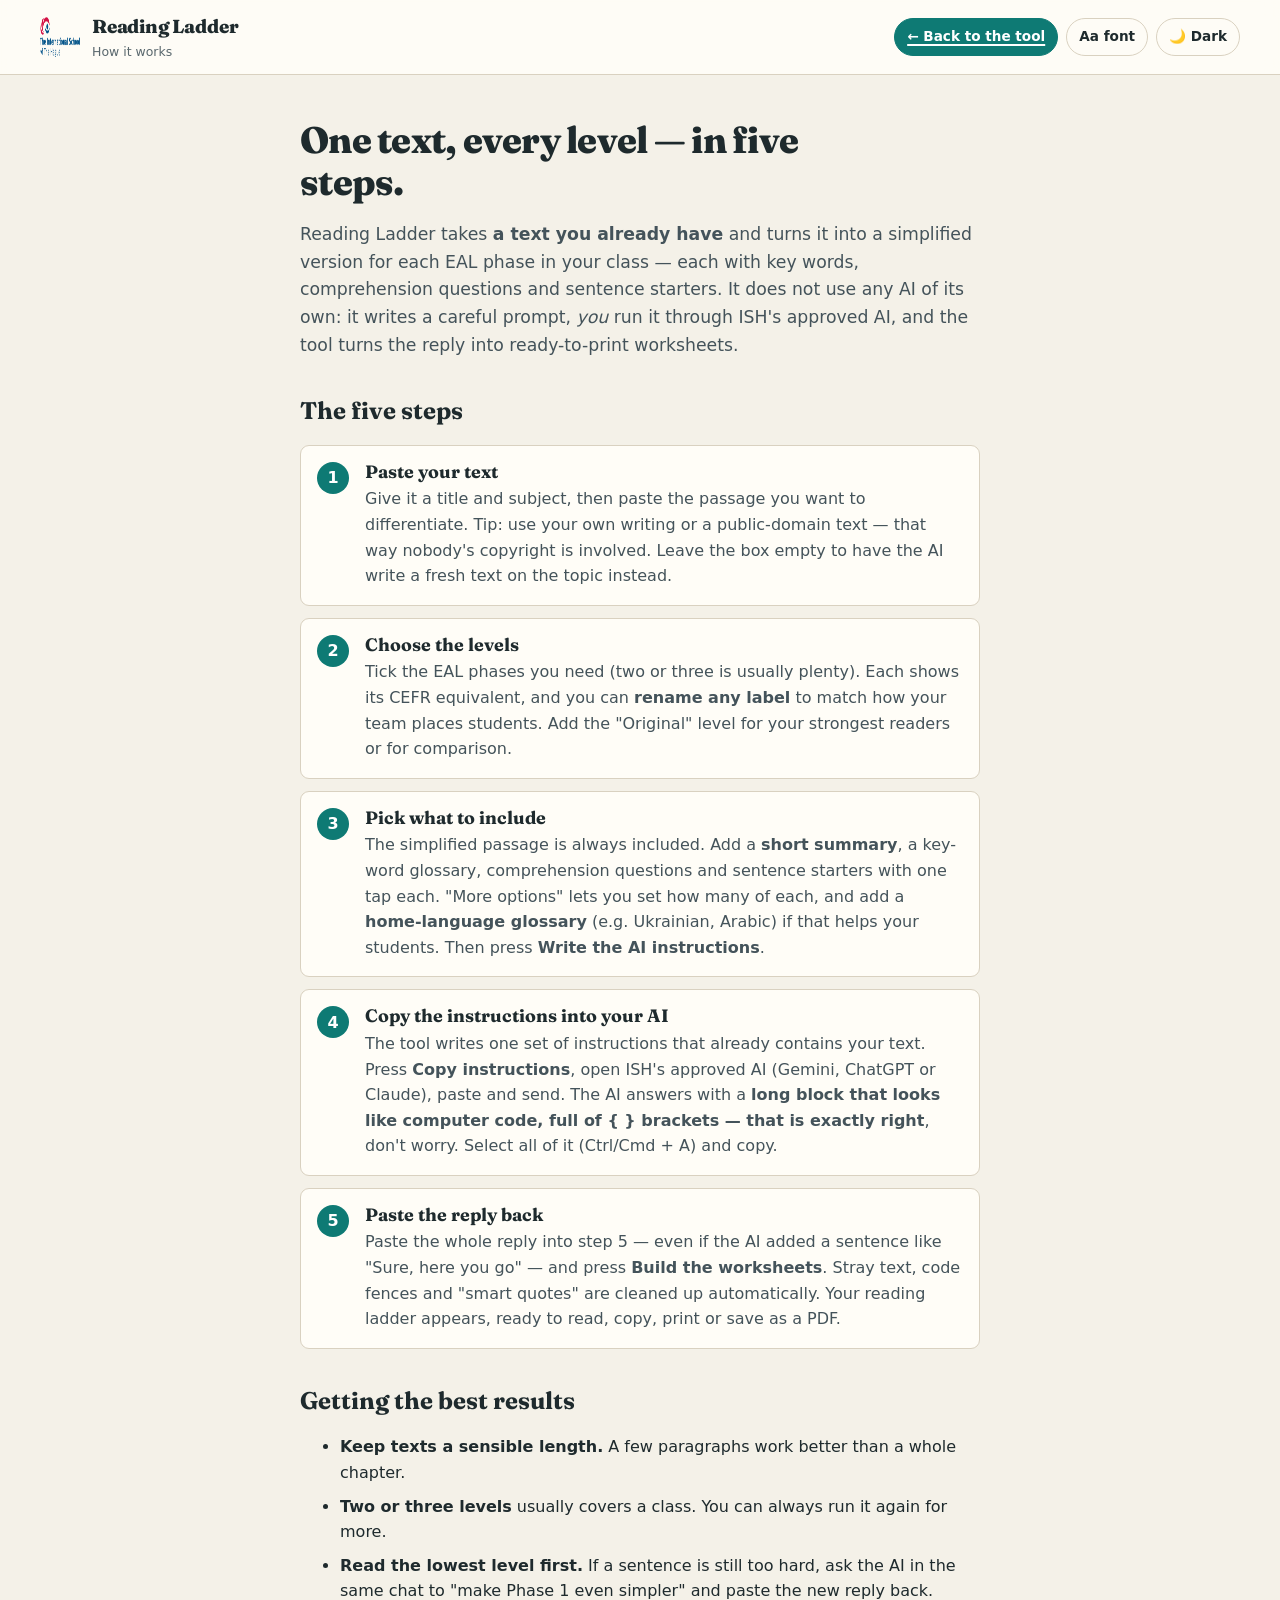
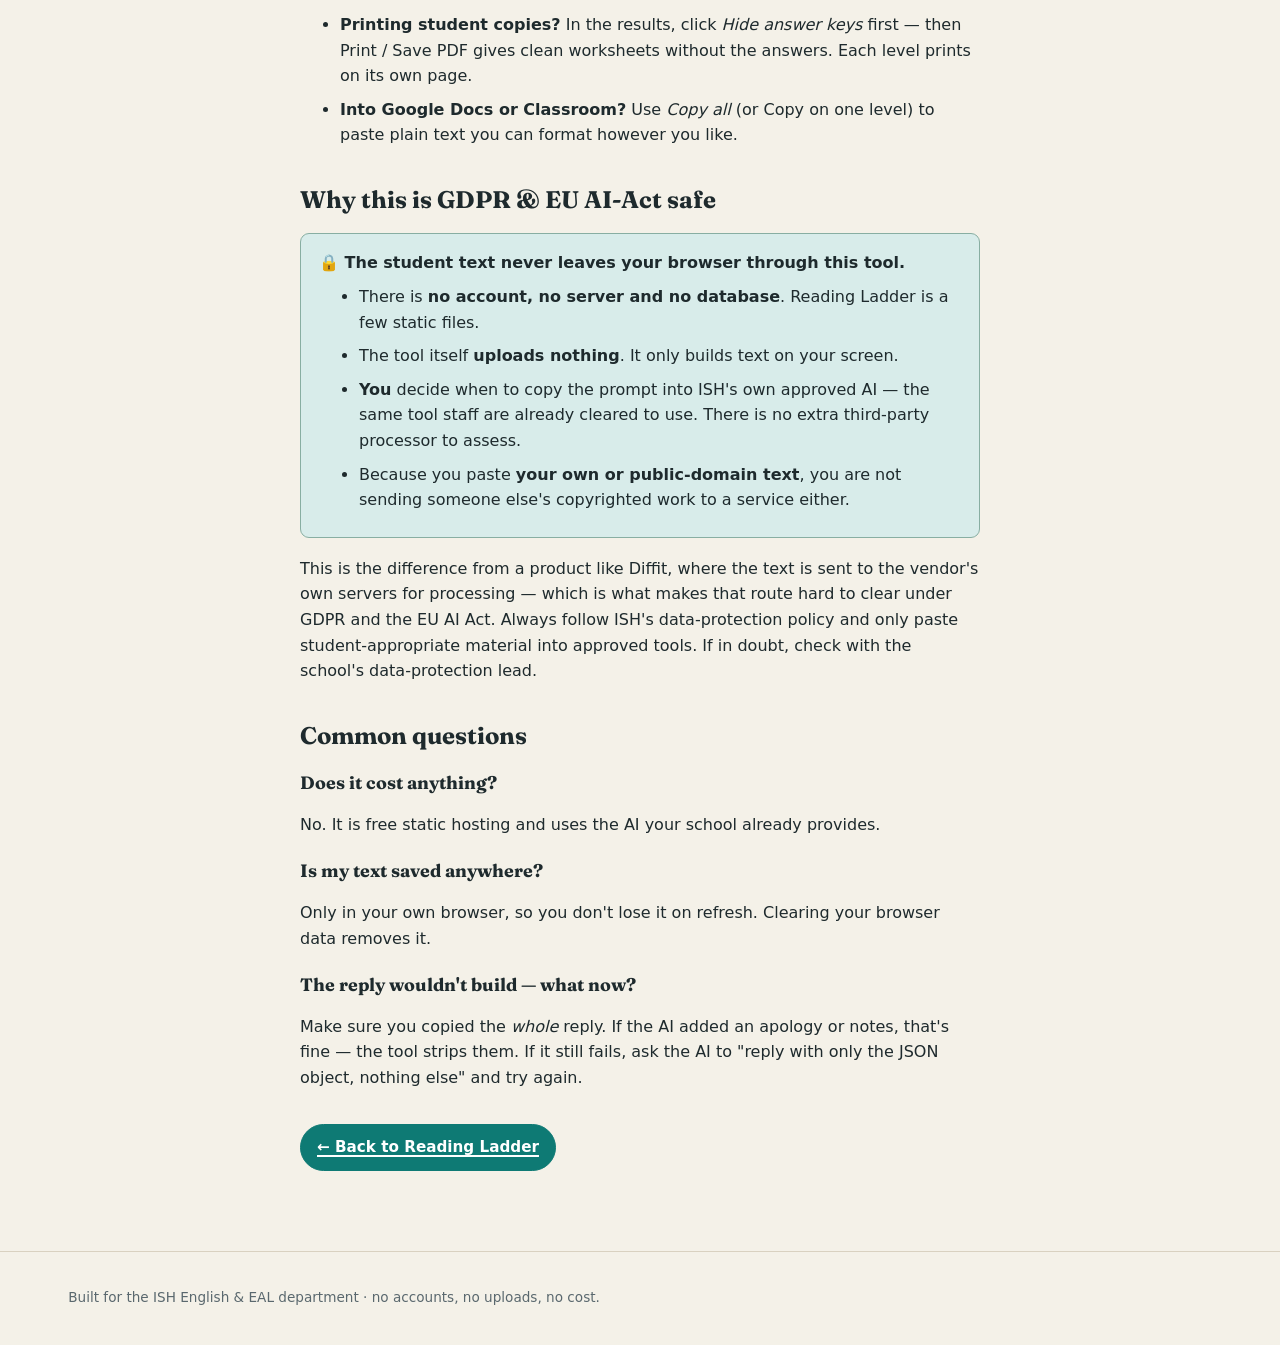
==== how-to.html @ d9f141d0 "Reading Ladder — ISH EAL text simplifier (GDPR-safe Diffit alternative) Teacher pastes their own tex" ====
<!DOCTYPE html>
<html lang="en" data-theme="light">
<head>
  <meta charset="UTF-8" />
  <meta name="viewport" content="width=device-width, initial-scale=1.0" />
  <title>How Reading Ladder works · ISH</title>
  <link rel="icon" href="assets/favicon.svg" type="image/svg+xml" />
  <link rel="preconnect" href="https://fonts.googleapis.com" />
  <link rel="preconnect" href="https://fonts.gstatic.com" crossorigin />
  <link href="https://fonts.googleapis.com/css2?family=Fraunces:opsz,wght@9..144,400;9..144,600;9..144,800&family=Atkinson+Hyperlegible:wght@400;700&family=JetBrains+Mono:wght@400;600&display=swap" rel="stylesheet" />
  <link rel="stylesheet" href="styles.css" />
  <style>
    .guide { max-width: 760px; }
    .guide h2 { margin-top: 38px; font-size: 1.5rem; }
    .guide h3 { margin-top: 24px; font-size: 1.12rem; }
    .guide li { max-width: var(--measure); margin-bottom: 8px; }
    .stepcard { display: grid; grid-template-columns: auto 1fr; gap: 16px; align-items: start; padding: 16px; border: 1.5px solid var(--line); border-radius: var(--radius-sm); background: var(--surface); margin-bottom: 12px; }
    .stepcard p { margin: 4px 0 0; color: var(--ink-soft); }
    .stepcard h3 { margin: 0; }
    .callout { background: var(--accent-soft); border: 1.5px solid color-mix(in srgb, var(--accent) 40%, var(--line)); border-radius: var(--radius-sm); padding: 16px 18px; margin: 18px 0; }
    .callout--warm { background: var(--warm-soft); border-color: color-mix(in srgb, var(--warm) 40%, var(--line)); }
  </style>
</head>
<body>
  <a class="skip-link" href="#main">Skip to content</a>
  <header class="topbar">
    <div class="topbar__brand">
      <img src="assets/ish-logo.png" alt="" class="topbar__logo" width="40" height="40" />
      <div>
        <p class="topbar__app">Reading Ladder</p>
        <p class="topbar__sub">How it works</p>
      </div>
    </div>
    <div class="topbar__tools">
      <a class="btn btn--primary btn--sm" href="index.html">← Back to the tool</a>
      <button class="btn btn--ghost btn--sm" id="fontBtn" type="button" aria-pressed="false">Aa font</button>
      <button class="btn btn--ghost btn--sm" id="themeBtn" type="button">🌙 Dark</button>
    </div>
  </header>

  <main id="main" class="wrap guide">
    <h1 class="hero__h" style="font-size: clamp(1.6rem, 4vw, 2.3rem);">One text, every level — in five steps.</h1>
    <p class="hero__p">
      Reading Ladder takes <strong>a text you already have</strong> and turns it into a simplified version
      for each EAL phase in your class — each with key words, comprehension questions and sentence starters.
      It does not use any AI of its own: it writes a careful prompt, <em>you</em> run it through ISH's approved
      AI, and the tool turns the reply into ready-to-print worksheets.
    </p>

    <h2>The five steps</h2>

    <div class="stepcard"><span class="step__n">1</span><div>
      <h3>Paste your text</h3>
      <p>Give it a title and subject, then paste the passage you want to differentiate. Tip: use your own
      writing or a public-domain text — that way nobody's copyright is involved. Leave the box empty to have
      the AI write a fresh text on the topic instead.</p>
    </div></div>

    <div class="stepcard"><span class="step__n">2</span><div>
      <h3>Choose the levels</h3>
      <p>Tick the EAL phases you need (two or three is usually plenty). Each shows its CEFR equivalent, and you
      can <strong>rename any label</strong> to match how your team places students. Add the "Original" level for
      your strongest readers or for comparison.</p>
    </div></div>

    <div class="stepcard"><span class="step__n">3</span><div>
      <h3>Pick what to include</h3>
      <p>The simplified passage is always included. Add a <strong>short summary</strong>, a key-word glossary,
      comprehension questions and sentence starters with one tap each. "More options" lets you set how many of
      each, and add a <strong>home-language glossary</strong> (e.g. Ukrainian, Arabic) if that helps your students.
      Then press <strong>Write the AI instructions</strong>.</p>
    </div></div>

    <div class="stepcard"><span class="step__n">4</span><div>
      <h3>Copy the instructions into your AI</h3>
      <p>The tool writes one set of instructions that already contains your text. Press <strong>Copy
      instructions</strong>, open ISH's approved AI (Gemini, ChatGPT or Claude), paste and send. The AI answers
      with a <strong>long block that looks like computer code, full of { } brackets — that is exactly right</strong>,
      don't worry. Select all of it (Ctrl/Cmd&nbsp;+&nbsp;A) and copy.</p>
    </div></div>

    <div class="stepcard"><span class="step__n">5</span><div>
      <h3>Paste the reply back</h3>
      <p>Paste the whole reply into step 5 — even if the AI added a sentence like "Sure, here you go" — and press
      <strong>Build the worksheets</strong>. Stray text, code fences and "smart quotes" are cleaned up
      automatically. Your reading ladder appears, ready to read, copy, print or save as a PDF.</p>
    </div></div>

    <h2>Getting the best results</h2>
    <ul>
      <li><strong>Keep texts a sensible length.</strong> A few paragraphs work better than a whole chapter.</li>
      <li><strong>Two or three levels</strong> usually covers a class. You can always run it again for more.</li>
      <li><strong>Read the lowest level first.</strong> If a sentence is still too hard, ask the AI in the same
        chat to "make Phase 1 even simpler" and paste the new reply back.</li>
      <li><strong>Printing student copies?</strong> In the results, click <em>Hide answer keys</em> first — then
        Print / Save PDF gives clean worksheets without the answers. Each level prints on its own page.</li>
      <li><strong>Into Google Docs or Classroom?</strong> Use <em>Copy all</em> (or Copy on one level) to paste
        plain text you can format however you like.</li>
    </ul>

    <h2 id="privacy">Why this is GDPR &amp; EU AI-Act safe</h2>
    <div class="callout">
      <p style="margin:0 0 8px;"><strong>🔒 The student text never leaves your browser through this tool.</strong></p>
      <ul style="margin:0;">
        <li>There is <strong>no account, no server and no database</strong>. Reading Ladder is a few static files.</li>
        <li>The tool itself <strong>uploads nothing</strong>. It only builds text on your screen.</li>
        <li><strong>You</strong> decide when to copy the prompt into ISH's own approved AI — the same tool staff are
          already cleared to use. There is no extra third-party processor to assess.</li>
        <li>Because you paste <strong>your own or public-domain text</strong>, you are not sending someone else's
          copyrighted work to a service either.</li>
      </ul>
    </div>
    <p>
      This is the difference from a product like Diffit, where the text is sent to the vendor's own servers for
      processing — which is what makes that route hard to clear under GDPR and the EU AI Act. Always follow ISH's
      data-protection policy and only paste student-appropriate material into approved tools. If in doubt, check
      with the school's data-protection lead.
    </p>

    <h2>Common questions</h2>
    <h3>Does it cost anything?</h3>
    <p>No. It is free static hosting and uses the AI your school already provides.</p>
    <h3>Is my text saved anywhere?</h3>
    <p>Only in your own browser, so you don't lose it on refresh. Clearing your browser data removes it.</p>
    <h3>The reply wouldn't build — what now?</h3>
    <p>Make sure you copied the <em>whole</em> reply. If the AI added an apology or notes, that's fine — the tool
    strips them. If it still fails, ask the AI to "reply with only the JSON object, nothing else" and try again.</p>

    <p style="margin-top:34px;"><a class="btn btn--primary" href="index.html">← Back to Reading Ladder</a></p>
  </main>

  <footer class="foot">
    <p>Built for the ISH English &amp; EAL department · no accounts, no uploads, no cost.</p>
  </footer>

  <script src="store.js"></script>
  <script>
    (function () {
      var root = document.documentElement;
      var S = window.EALStore;
      function apply() {
        var theme = S.get("theme", "light");
        root.setAttribute("data-theme", theme);
        document.getElementById("themeBtn").textContent = theme === "dark" ? "☀ Light" : "🌙 Dark";
        if (S.get("font", false)) root.setAttribute("data-font", "dyslexic"); else root.removeAttribute("data-font");
        if (S.get("size", false)) root.setAttribute("data-size", "big");
        if (S.get("contrast", false)) root.setAttribute("data-contrast", "high");
        document.getElementById("fontBtn").setAttribute("aria-pressed", S.get("font", false) ? "true" : "false");
      }
      document.getElementById("themeBtn").addEventListener("click", function () {
        var next = root.getAttribute("data-theme") === "dark" ? "light" : "dark";
        S.set("theme", next); apply();
      });
      document.getElementById("fontBtn").addEventListener("click", function () {
        S.set("font", S.get("font", false) !== true); apply();
      });
      apply();
    })();
  </script>
</body>
</html>
---- styles.css ----
/* ============================================================
   Reading Ladder — ISH EAL text simplifier
   "Reading room": warm paper, ink, one teal accent. No build step.
   ============================================================ */

:root {
  --bg: #f4f1e8;
  --surface: #fffdf7;
  --surface-2: #efeadd;
  --ink: #1e2a2d;
  --ink-soft: #44535a;
  --ink-mute: #5a686e; /* AA on the lightest surface (#fffdf7) */
  --line: #d9d1c0;
  --accent: #0e7a74;
  --accent-strong: #0a5f5a;
  --accent-soft: #d8ecea;
  --accent-ink: #ffffff;
  --warm: #9a4e15; /* darkened for AA on white + --warm-soft */
  --warm-soft: #f6e6d4;
  --good: #2f7d4f;
  --bad: #b23b2e;

  --radius: 14px;
  --radius-sm: 9px;
  --shadow: 0 1px 2px rgba(30, 42, 45, 0.06), 0 10px 30px rgba(30, 42, 45, 0.08);
  --shadow-sm: 0 1px 2px rgba(30, 42, 45, 0.08), 0 4px 12px rgba(30, 42, 45, 0.07);
  --maxw: 1080px;
  --measure: 68ch;

  --font-display: "Fraunces", Georgia, "Times New Roman", serif;
  --font-body: system-ui, -apple-system, "Segoe UI", Roboto, Helvetica, Arial, sans-serif;
  --font-mono: "JetBrains Mono", ui-monospace, SFMono-Regular, Menlo, monospace;
  --font-read: var(--font-body);
  --ease: cubic-bezier(0.2, 0, 0, 1);
}

[data-theme="dark"] {
  --bg: #13181a;
  --surface: #1b2225;
  --surface-2: #252e31;
  --ink: #eef3f1;
  --ink-soft: #c2cbc9;
  --ink-mute: #8a9794;
  --line: #313c3f;
  --accent: #38c5b8;
  --accent-strong: #5ad6ca;
  --accent-soft: #123230;
  --accent-ink: #08201e;
  --warm: #e2a45c;
  --warm-soft: #2e2415;
  --good: #5cc183;
  --bad: #e0695a;
  --shadow: 0 1px 2px rgba(0, 0, 0, 0.4), 0 14px 36px rgba(0, 0, 0, 0.45);
  --shadow-sm: 0 1px 2px rgba(0, 0, 0, 0.4), 0 6px 18px rgba(0, 0, 0, 0.4);
}

[data-font="dyslexic"] {
  --font-display: "Atkinson Hyperlegible", Arial, sans-serif;
  --font-body: "Atkinson Hyperlegible", Arial, sans-serif;
  --font-read: "Atkinson Hyperlegible", Arial, sans-serif;
  --measure: 60ch;
}
[data-font="dyslexic"] body { letter-spacing: 0.02em; word-spacing: 0.08em; line-height: 1.85; }
[data-size="big"] { font-size: 117%; }
[data-contrast="high"] {
  --ink-soft: var(--ink);
  --ink-mute: var(--ink);
  --line: var(--ink);
}
@media (prefers-contrast: more) { :root { --ink-soft: var(--ink); --ink-mute: var(--ink); } }

* { box-sizing: border-box; }
[hidden] { display: none !important; } /* beat component display rules (.btn, .step__body, etc.) */
html { font-size: 100%; scroll-behavior: smooth; }
@media (prefers-reduced-motion: reduce) { html { scroll-behavior: auto; } * { transition: none !important; } }

body {
  margin: 0;
  min-height: 100vh;
  background: var(--bg);
  color: var(--ink);
  font-family: var(--font-body);
  line-height: 1.6;
  -webkit-font-smoothing: antialiased;
}
a { color: var(--accent-strong); text-decoration-thickness: 2px; text-underline-offset: 3px; }
[data-theme="dark"] a { color: var(--accent-strong); }
p { max-width: var(--measure); }
button, input, textarea, select { font: inherit; color: inherit; }
h1, h2, h3, h4 { font-family: var(--font-display); line-height: 1.15; }
.mono { font-family: var(--font-mono); font-size: 0.92em; }

.sr-only { position: absolute; width: 1px; height: 1px; padding: 0; margin: -1px; overflow: hidden; clip: rect(0,0,0,0); white-space: nowrap; border: 0; }
.skip-link { position: absolute; left: -999px; top: 0; background: var(--ink); color: var(--bg); padding: 10px 16px; z-index: 50; border-radius: 0 0 var(--radius-sm) 0; }
.skip-link:focus { left: 0; }
.muted { color: var(--ink-mute); }

:focus-visible { outline: 3px solid var(--accent); outline-offset: 2px; border-radius: 4px; }

/* ---------- top bar ---------- */
.topbar {
  position: sticky; top: 0; z-index: 20;
  display: flex; align-items: center; justify-content: space-between; gap: 16px; flex-wrap: wrap;
  padding: 12px clamp(16px, 4vw, 40px);
  background: color-mix(in srgb, var(--surface) 88%, transparent);
  backdrop-filter: blur(8px);
  border-bottom: 1px solid var(--line);
}
.topbar__brand { display: flex; align-items: center; gap: 12px; }
.topbar__logo { border-radius: 8px; }
.topbar__app { margin: 0; font-family: var(--font-display); font-weight: 800; font-size: 1.18rem; letter-spacing: -0.01em; }
.topbar__sub { margin: 0; font-size: 0.78rem; color: var(--ink-mute); }
.topbar__tools { display: flex; gap: 8px; flex-wrap: wrap; }

/* ---------- buttons ---------- */
.btn {
  --pad: 10px 16px;
  display: inline-flex; align-items: center; gap: 8px;
  padding: var(--pad);
  border: 1.5px solid var(--line);
  border-radius: 999px;
  background: var(--surface);
  color: var(--ink);
  font-weight: 600; font-size: 0.95rem;
  cursor: pointer;
  transition: transform 0.12s var(--ease), background 0.15s var(--ease), border-color 0.15s var(--ease), box-shadow 0.15s var(--ease);
}
.btn:hover { transform: translateY(-1px); box-shadow: var(--shadow-sm); }
.btn:active { transform: translateY(0); }
.btn--sm { --pad: 7px 12px; font-size: 0.85rem; }
.btn--primary { background: var(--accent); border-color: var(--accent); color: var(--accent-ink); }
.btn--primary:hover { background: var(--accent-strong); border-color: var(--accent-strong); }
.btn--ghost { background: transparent; }
.btn--ghost[aria-pressed="true"] { background: var(--accent-soft); border-color: var(--accent); color: var(--accent-strong); }
.btn--link { border: none; background: none; padding: 6px 0; color: var(--accent-strong); text-decoration: underline; text-underline-offset: 4px; border-radius: 4px; }
.btn--link:hover { box-shadow: none; transform: none; }

/* ---------- layout ---------- */
.wrap { max-width: var(--maxw); margin: 0 auto; padding: clamp(20px, 4vw, 44px) clamp(16px, 4vw, 40px) 64px; }

.hero { margin: 8px 0 36px; }
.hero__h { font-size: clamp(1.7rem, 4.4vw, 2.7rem); font-weight: 800; letter-spacing: -0.02em; margin: 0 0 12px; max-width: 22ch; }
.hero__p { font-size: 1.08rem; color: var(--ink-soft); max-width: 62ch; }
.hero__cta { display: flex; gap: 18px; flex-wrap: wrap; align-items: center; }

/* the 3-part loop diagram */
.loop {
  list-style: none; margin: 20px 0 8px; padding: 14px 16px;
  display: flex; align-items: stretch; gap: 10px; flex-wrap: wrap;
  background: var(--surface); border: 1.5px solid var(--line); border-radius: var(--radius);
}
.loop__step {
  flex: 1 1 200px; display: flex; align-items: center; gap: 10px;
  padding: 10px 12px; background: var(--accent-soft); border-radius: var(--radius-sm);
  font-size: 0.92rem; color: var(--ink); min-width: 0;
}
.loop__step strong { color: var(--accent-strong); }
.loop__ico { font-size: 1.4rem; flex: none; }
.loop__arrow { display: flex; align-items: center; color: var(--ink-mute); font-size: 1.4rem; font-weight: 700; flex: none; }
@media (max-width: 640px) { .loop__arrow { transform: rotate(90deg); width: 100%; justify-content: center; } .loop__step { flex-basis: 100%; } }
.privacy {
  margin: 18px 0 10px; padding: 12px 16px;
  background: var(--accent-soft); border: 1.5px solid color-mix(in srgb, var(--accent) 40%, var(--line));
  border-radius: var(--radius-sm); font-size: 0.92rem; color: var(--ink-soft); max-width: 70ch;
}
.privacy strong { color: var(--ink); }

/* ---------- steps ---------- */
.step {
  background: var(--surface);
  border: 1px solid var(--line);
  border-radius: var(--radius);
  padding: clamp(18px, 3vw, 28px);
  margin: 0 0 20px;
  box-shadow: var(--shadow);
}
.step__h { display: flex; align-items: center; gap: 12px; font-size: 1.3rem; margin: 0 0 6px; }
.step__n {
  display: inline-grid; place-items: center; width: 32px; height: 32px; flex: none;
  background: var(--accent); color: var(--accent-ink);
  border-radius: 999px; font-family: var(--font-body); font-weight: 700; font-size: 1rem;
}
.step__lede { color: var(--ink-soft); margin: 0 0 16px; max-width: 64ch; }
.step__cta { margin-top: 18px; }
.cta__hint { margin: 8px 0 0; font-size: 0.86rem; color: var(--ink-mute); }

/* locked steps — visible on first load as a roadmap, body hidden until unlocked */
.step--locked { opacity: 0.72; }
.step--locked .step__h { color: var(--ink-mute); }
.step--locked .step__n { background: var(--surface-2); color: var(--ink-mute); }
.locked-note { margin: 4px 0 0; font-size: 0.9rem; color: var(--ink-mute); font-weight: 600; }

/* step-4 micro-steps + the reassuring JSON peek */
.microsteps { margin: 0 0 16px; padding-left: 1.3em; display: grid; gap: 10px; }
.microsteps li { max-width: 70ch; }
.microsteps__ai { display: flex; align-items: center; gap: 10px; flex-wrap: wrap; margin-top: 8px; }
.jsonpeek {
  display: block; margin-top: 8px; padding: 10px 12px;
  font-family: var(--font-mono); font-size: 0.8rem; line-height: 1.5;
  background: var(--surface-2); color: var(--ink-soft);
  border: 1px dashed var(--line); border-radius: var(--radius-sm);
  white-space: pre-wrap; word-break: break-word;
}
.microsteps code, .step__lede code { font-family: var(--font-mono); font-size: 0.9em; background: var(--surface-2); padding: 1px 5px; border-radius: 4px; }
kbd { font-family: var(--font-mono); font-size: 0.8em; background: var(--surface-2); border: 1px solid var(--line); border-bottom-width: 2px; border-radius: 4px; padding: 1px 5px; }
.privacy--inline { margin: 16px 0 0; padding: 10px 14px; font-size: 0.86rem; }

/* ---------- fields ---------- */
.grid { display: grid; gap: 14px; }
.grid--3 { grid-template-columns: repeat(3, 1fr); }
@media (max-width: 720px) { .grid--3 { grid-template-columns: 1fr; } }
.field { display: block; margin: 0 0 14px; }
.field__label { display: block; font-weight: 600; font-size: 0.9rem; margin-bottom: 6px; }
.field__hint { font-weight: 400; color: var(--ink-mute); }
.input {
  width: 100%; padding: 11px 13px;
  background: var(--bg); color: var(--ink);
  border: 1.5px solid var(--line); border-radius: var(--radius-sm);
  transition: border-color 0.15s var(--ease), box-shadow 0.15s var(--ease);
}
.input:focus { border-color: var(--accent); box-shadow: 0 0 0 3px var(--accent-soft); outline: none; }
.input--area { resize: vertical; line-height: 1.55; min-height: 120px; }
.input--num { max-width: 120px; }
.counter { margin: 6px 0 0; font-size: 0.85rem; color: var(--ink-mute); }

/* ---------- level list ---------- */
.levellist { display: grid; gap: 10px; }
.lvl {
  display: grid; grid-template-columns: auto 1fr; gap: 12px; align-items: start;
  padding: 14px; border: 1.5px solid var(--line); border-radius: var(--radius-sm);
  background: var(--bg);
  transition: border-color 0.15s var(--ease), background 0.15s var(--ease);
}
.lvl:has(.lvl__cb:checked) { border-color: var(--accent); background: color-mix(in srgb, var(--accent-soft) 55%, var(--surface)); }
.lvl__cb { width: 22px; height: 22px; margin-top: 4px; accent-color: var(--accent); cursor: pointer; }
.lvl__main { min-width: 0; }
.lvl__name {
  font-family: var(--font-display); font-weight: 700; font-size: 1.05rem;
  border: none; border-bottom: 1px dashed var(--ink-mute); background: transparent;
  padding: 2px 4px; margin: -2px -4px 2px; width: auto; max-width: 100%;
  border-radius: 6px 6px 0 0;
}
.lvl__name:hover { background: var(--surface-2); }
.lvl__name:focus { background: var(--surface); box-shadow: 0 0 0 2px var(--accent); outline: none; }
@media (forced-colors: active) {
  .input:focus, .lvl__name:focus, .toggle:focus, .btn:focus { outline: 2px solid; outline-offset: 2px; }
}
.lvl__tags { display: flex; gap: 8px; flex-wrap: wrap; align-items: center; margin: 2px 0 6px; }
.lvl__aud { font-size: 0.82rem; color: var(--ink-mute); font-weight: 600; }
.lvl__blurb { margin: 0; font-size: 0.86rem; color: var(--ink-soft); max-width: 58ch; }

.badge {
  display: inline-block; padding: 3px 9px; border-radius: 999px;
  font-size: 0.74rem; font-weight: 700; letter-spacing: 0.01em;
  background: var(--surface-2); color: var(--ink-soft); border: 1px solid var(--line);
}
.badge--cefr { background: var(--accent-soft); color: var(--accent-strong); border-color: color-mix(in srgb, var(--accent) 35%, transparent); }
.badge--count { background: var(--warm-soft); color: var(--warm); border-color: color-mix(in srgb, var(--warm) 30%, transparent); }

/* ---------- toggles ---------- */
.toggles { display: flex; gap: 10px; flex-wrap: wrap; }
.toggle {
  padding: 9px 15px; border-radius: 999px; border: 1.5px solid var(--line);
  background: var(--surface); color: var(--ink); font-weight: 600; font-size: 0.92rem; cursor: pointer;
}
.toggle[aria-pressed="true"] { background: var(--accent-soft); border-color: var(--accent); color: var(--accent-strong); }
.toggle[aria-pressed="true"]::before { content: "✓ "; }
.toggle--locked { background: var(--surface-2); color: var(--ink-mute); cursor: default; }
.toggle--locked::before { content: "🔒 "; }
.advanced { margin: 18px 0 0; }
.advanced > summary { cursor: pointer; font-weight: 600; color: var(--accent-strong); padding: 6px 0; }
.advanced[open] > summary { margin-bottom: 12px; }

/* ---------- notes ---------- */
.notes { margin-top: 14px; }
.notes p { margin: 4px 0; font-size: 0.9rem; max-width: 70ch; }
.notes__err { color: var(--bad); font-weight: 600; }
.notes__ok { color: var(--good); font-weight: 600; }
.notes__note { color: var(--ink-mute); }

/* ---------- results ---------- */
.results__head { display: flex; align-items: center; justify-content: space-between; gap: 14px; flex-wrap: wrap; margin-bottom: 6px; }
.results__tools { display: flex; gap: 8px; flex-wrap: wrap; }
.results__title { font-family: var(--font-display); font-size: 1.05rem; color: var(--ink-soft); margin: 0 0 18px; }

.levels { display: grid; gap: 18px; }
#worksheets.compare .levels { grid-auto-flow: column; grid-auto-columns: minmax(320px, 1fr); overflow-x: auto; padding-bottom: 10px; }

.level {
  border: 1.5px solid var(--line); border-radius: var(--radius);
  background: var(--surface); padding: clamp(16px, 2.4vw, 24px);
  break-inside: avoid;
}
.level__head { display: flex; align-items: flex-start; justify-content: space-between; gap: 12px; padding-bottom: 12px; margin-bottom: 14px; border-bottom: 2px solid var(--accent-soft); }
.level__phase { margin: 0 0 6px; font-size: 1.35rem; font-weight: 800; }
.level__meta { display: flex; gap: 8px; flex-wrap: wrap; margin: 0; }
.level__tools { flex: none; }
.level__summary {
  margin: 0 0 16px; padding: 12px 14px;
  background: var(--accent-soft); border-left: 4px solid var(--accent);
  border-radius: 0 var(--radius-sm) var(--radius-sm) 0;
  font-size: 0.96rem; color: var(--ink-soft);
}
.level__summary-tag { display: block; font-size: 0.72rem; font-weight: 700; text-transform: uppercase; letter-spacing: 0.07em; color: var(--accent-strong); margin-bottom: 3px; }
.level__passage { font-family: var(--font-read); font-size: 1.06rem; line-height: 1.75; }
.level__passage p { margin: 0 0 0.85em; max-width: var(--measure); }
.level__sec { margin-top: 20px; padding-top: 16px; border-top: 1px solid var(--line); }
.level__h { font-size: 0.82rem; text-transform: uppercase; letter-spacing: 0.08em; color: var(--accent-strong); margin: 0 0 10px; }

/* glossary */
.glossary { display: grid; grid-template-columns: max-content 1fr; gap: 4px 18px; margin: 0; align-items: baseline; }
@media (max-width: 560px) { .glossary { grid-template-columns: 1fr; gap: 2px; } .glossary dd { margin-bottom: 10px; } }
.glossary__word { font-weight: 700; }
.glossary__term { color: var(--ink); }
.glossary__tr { color: var(--warm); font-weight: 600; margin-left: 8px; font-size: 0.9em; }
.glossary__def { margin: 0; color: var(--ink-soft); }
.glossary__eg { display: block; color: var(--ink-mute); font-size: 0.92em; margin-top: 1px; }

/* questions */
.questions { margin: 0; padding-left: 1.3em; display: grid; gap: 12px; }
.question__row { display: flex; align-items: baseline; gap: 10px; justify-content: space-between; }
.question__q { font-weight: 500; }
.qtype { flex: none; font-size: 0.68rem; font-weight: 700; text-transform: uppercase; letter-spacing: 0.05em; padding: 2px 8px; border-radius: 999px; }
.qtype--literal { background: var(--accent-soft); color: var(--accent-strong); }
.qtype--inferential { background: var(--warm-soft); color: var(--warm); }
.qtype--evaluative { background: color-mix(in srgb, var(--good) 18%, transparent); color: var(--good); }
.question__a { margin: 6px 0 0; padding: 8px 12px; background: var(--bg); border-left: 3px solid var(--good); border-radius: 0 6px 6px 0; font-size: 0.92rem; color: var(--ink-soft); }

/* starters */
.starters { margin: 0; padding: 0; list-style: none; display: grid; gap: 12px; }
.starter { font-size: 1.02rem; }
.starter__line { display: inline-block; flex: 1; min-width: 120px; border-bottom: 2px dotted var(--ink-mute); margin-left: 8px; height: 1.1em; vertical-align: bottom; }

/* answer-key visibility */
#worksheets.hide-answers .answer-key { display: none; }

/* ---------- toast ---------- */
.toast {
  position: fixed; left: 50%; bottom: 22px; transform: translateX(-50%) translateY(20px);
  display: flex; align-items: center; gap: 12px;
  background: var(--ink); color: var(--bg);
  padding: 12px 16px; border-radius: var(--radius); box-shadow: var(--shadow);
  opacity: 0; pointer-events: none; transition: opacity 0.2s var(--ease), transform 0.2s var(--ease); z-index: 40;
  max-width: min(92vw, 560px);
}
.toast.show { opacity: 1; transform: translateX(-50%) translateY(0); pointer-events: auto; }
.toast__msg { font-size: 0.92rem; flex: 1 1 auto; min-width: 0; }
.toast__close, .toast__action { flex: none; }
.toast__action, .toast__close { background: none; border: 1px solid color-mix(in srgb, var(--bg) 40%, transparent); color: var(--bg); border-radius: 999px; padding: 4px 10px; font-size: 0.82rem; cursor: pointer; }

/* ---------- footer ---------- */
.foot { border-top: 1px solid var(--line); padding: 22px clamp(16px, 4vw, 40px); text-align: center; color: var(--ink-mute); font-size: 0.85rem; }

/* ---------- print: clean worksheets ---------- */
@media print {
  @page { margin: 16mm; }
  .topbar, .hero, .foot, .toast, .results__tools, #step4, #step5,
  .step[aria-labelledby="s1"], .step[aria-labelledby="s2"], .step[aria-labelledby="s3"] { display: none !important; }
  body { background: #fff; color: #000; }
  .wrap { max-width: none; padding: 0; }
  .step#results { border: none; box-shadow: none; padding: 0; margin: 0; }
  .results__head { margin-bottom: 8mm; }
  .level { border: 1px solid #999; box-shadow: none; page-break-after: always; break-after: page; padding: 0 0 8mm; }
  .level:last-child { page-break-after: auto; break-after: auto; }
  .level__passage { font-size: 12.5pt; }
  #worksheets.compare .levels { display: block; }
  .qtype { border: 1px solid #999; }
  .answer-key { /* answer keys follow the on-screen toggle */ }
}
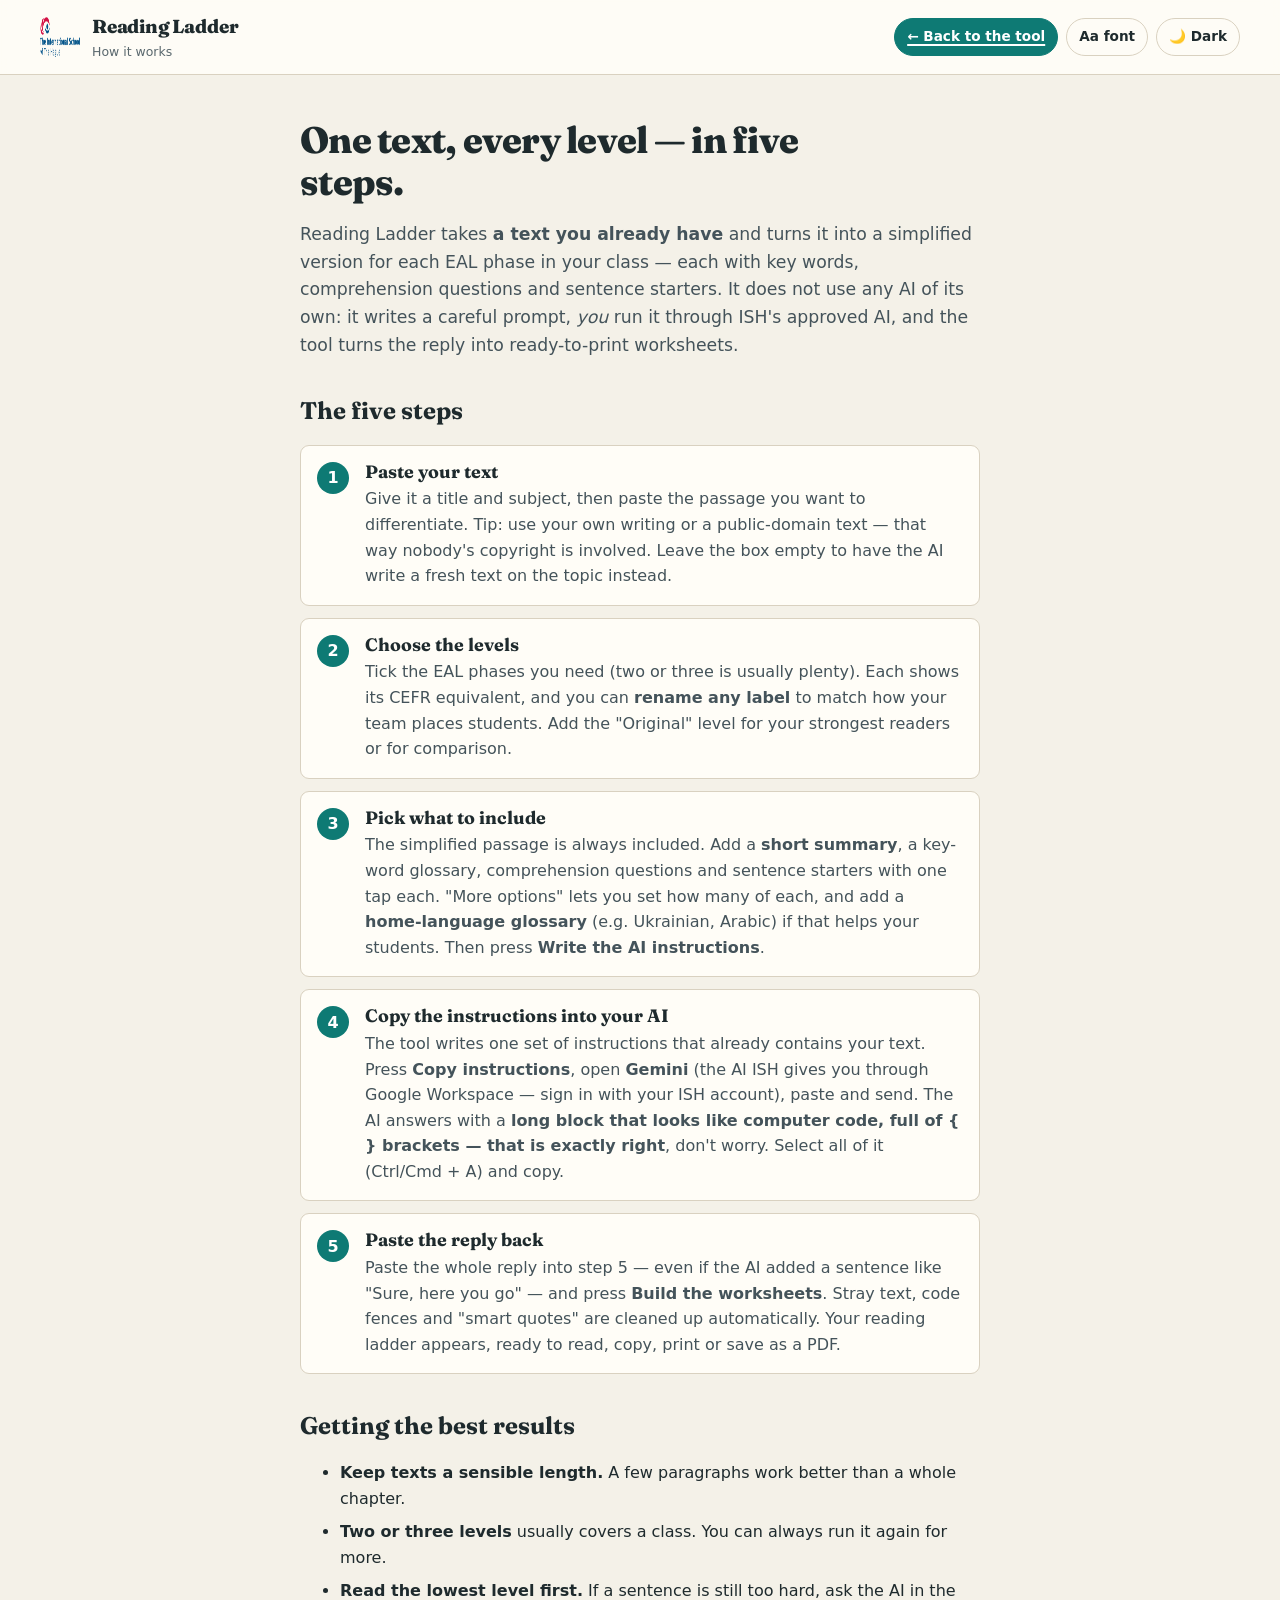
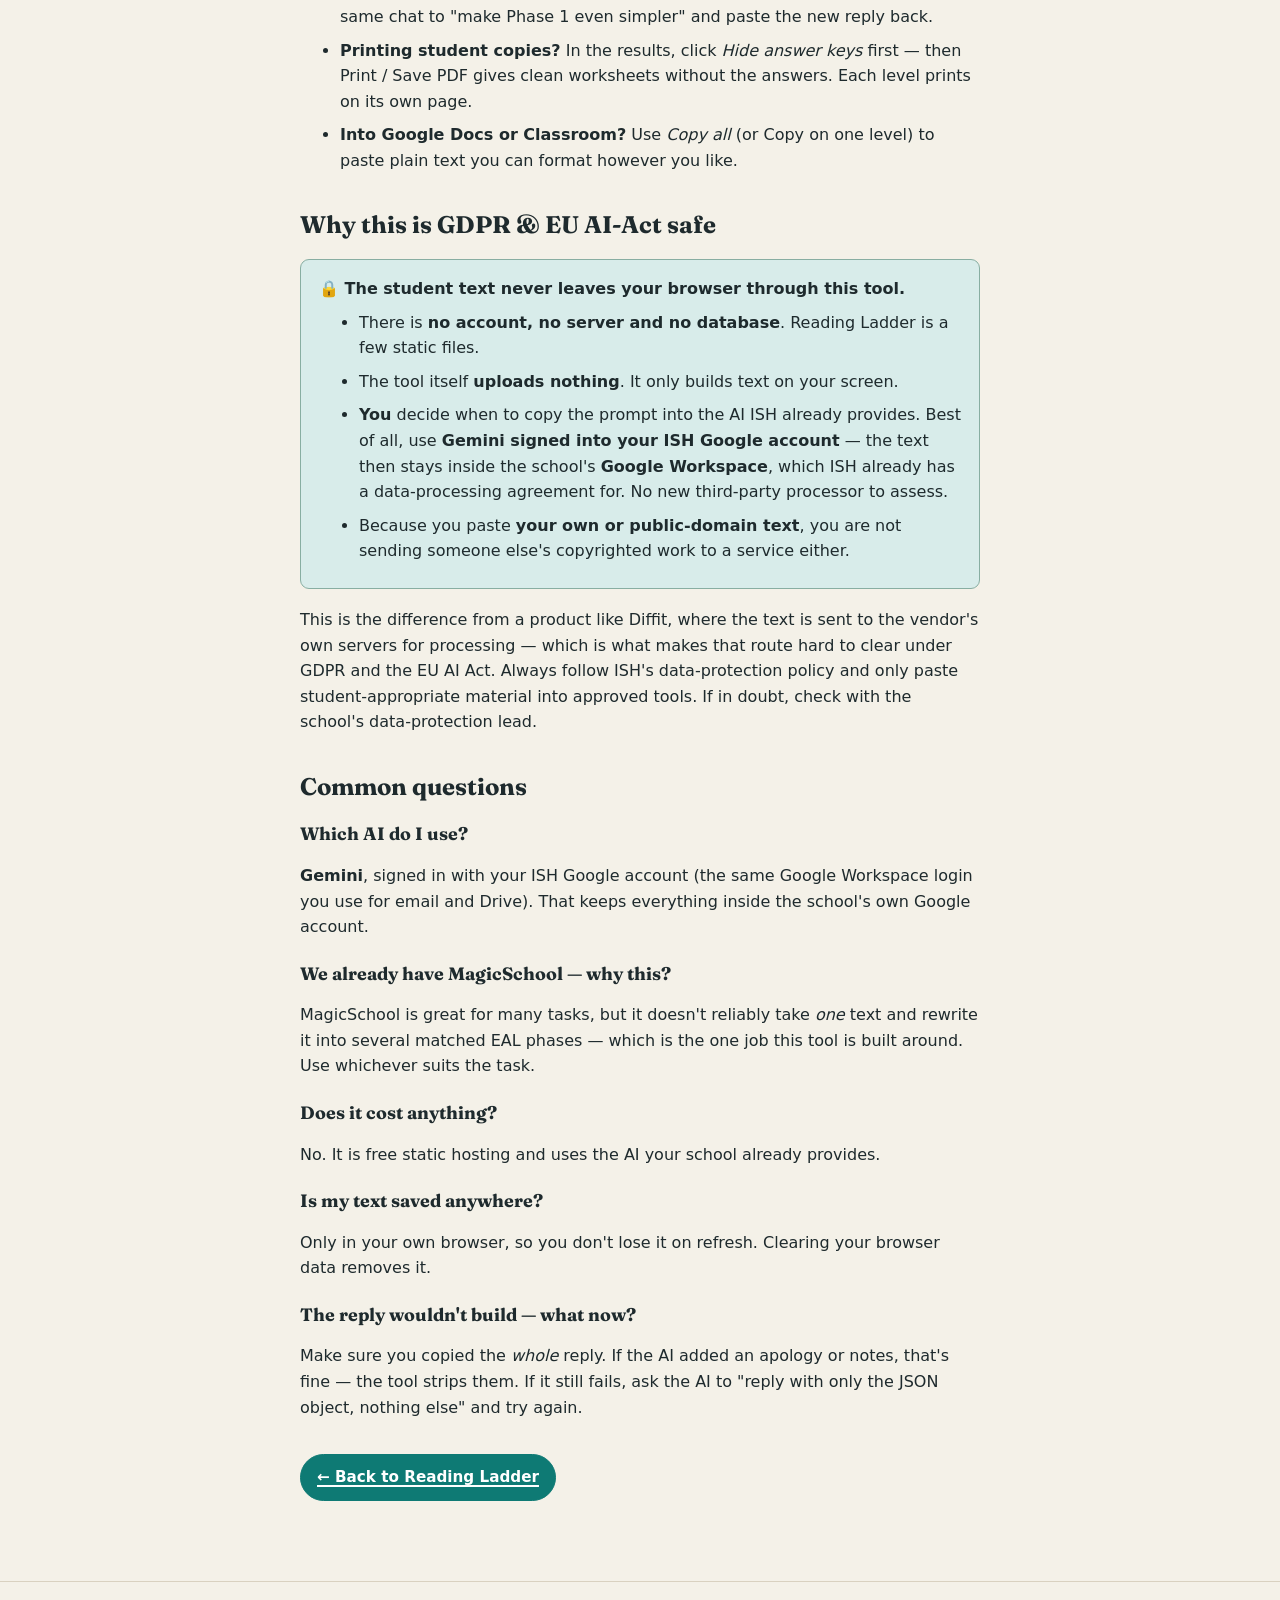
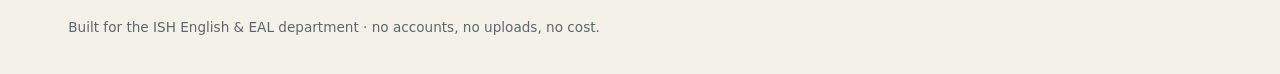
==== commit c8a87af1: "Point teachers at ISH's Gemini (Google Workspace) as the approved AI ISH provides Google Workspace (" ====
--- a/how-to.html
+++ b/how-to.html
@@ -74,7 +74,8 @@
     <div class="stepcard"><span class="step__n">4</span><div>
       <h3>Copy the instructions into your AI</h3>
       <p>The tool writes one set of instructions that already contains your text. Press <strong>Copy
-      instructions</strong>, open ISH's approved AI (Gemini, ChatGPT or Claude), paste and send. The AI answers
+      instructions</strong>, open <strong>Gemini</strong> (the AI ISH gives you through Google Workspace — sign in
+      with your ISH account), paste and send. The AI answers
       with a <strong>long block that looks like computer code, full of { } brackets — that is exactly right</strong>,
       don't worry. Select all of it (Ctrl/Cmd&nbsp;+&nbsp;A) and copy.</p>
     </div></div>
@@ -104,8 +105,10 @@
       <ul style="margin:0;">
         <li>There is <strong>no account, no server and no database</strong>. Reading Ladder is a few static files.</li>
         <li>The tool itself <strong>uploads nothing</strong>. It only builds text on your screen.</li>
-        <li><strong>You</strong> decide when to copy the prompt into ISH's own approved AI — the same tool staff are
-          already cleared to use. There is no extra third-party processor to assess.</li>
+        <li><strong>You</strong> decide when to copy the prompt into the AI ISH already provides. Best of all, use
+          <strong>Gemini signed into your ISH Google account</strong> — the text then stays inside the school's
+          <strong>Google Workspace</strong>, which ISH already has a data-processing agreement for. No new
+          third-party processor to assess.</li>
         <li>Because you paste <strong>your own or public-domain text</strong>, you are not sending someone else's
           copyrighted work to a service either.</li>
       </ul>
@@ -118,6 +121,12 @@
     </p>
 
     <h2>Common questions</h2>
+    <h3>Which AI do I use?</h3>
+    <p><strong>Gemini</strong>, signed in with your ISH Google account (the same Google Workspace login you use for
+    email and Drive). That keeps everything inside the school's own Google account.</p>
+    <h3>We already have MagicSchool — why this?</h3>
+    <p>MagicSchool is great for many tasks, but it doesn't reliably take <em>one</em> text and rewrite it into
+    several matched EAL phases — which is the one job this tool is built around. Use whichever suits the task.</p>
     <h3>Does it cost anything?</h3>
     <p>No. It is free static hosting and uses the AI your school already provides.</p>
     <h3>Is my text saved anywhere?</h3>
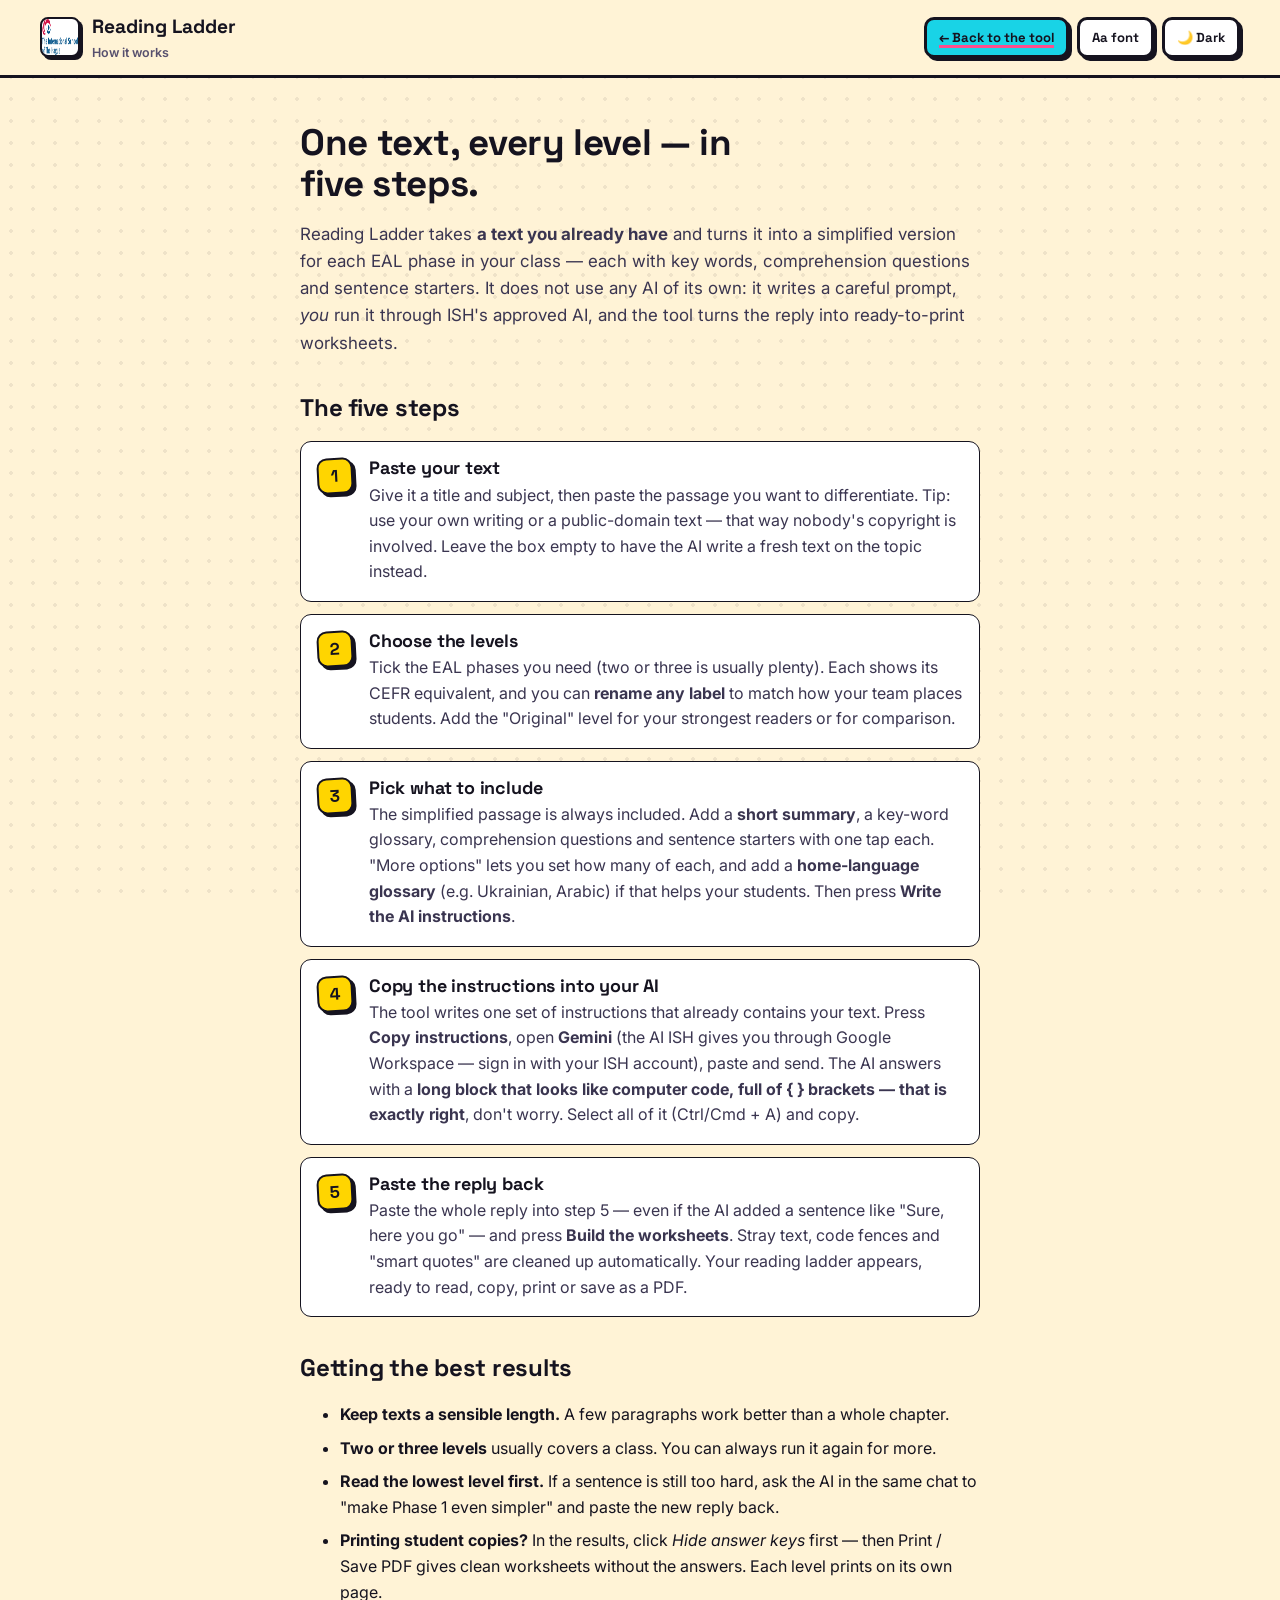
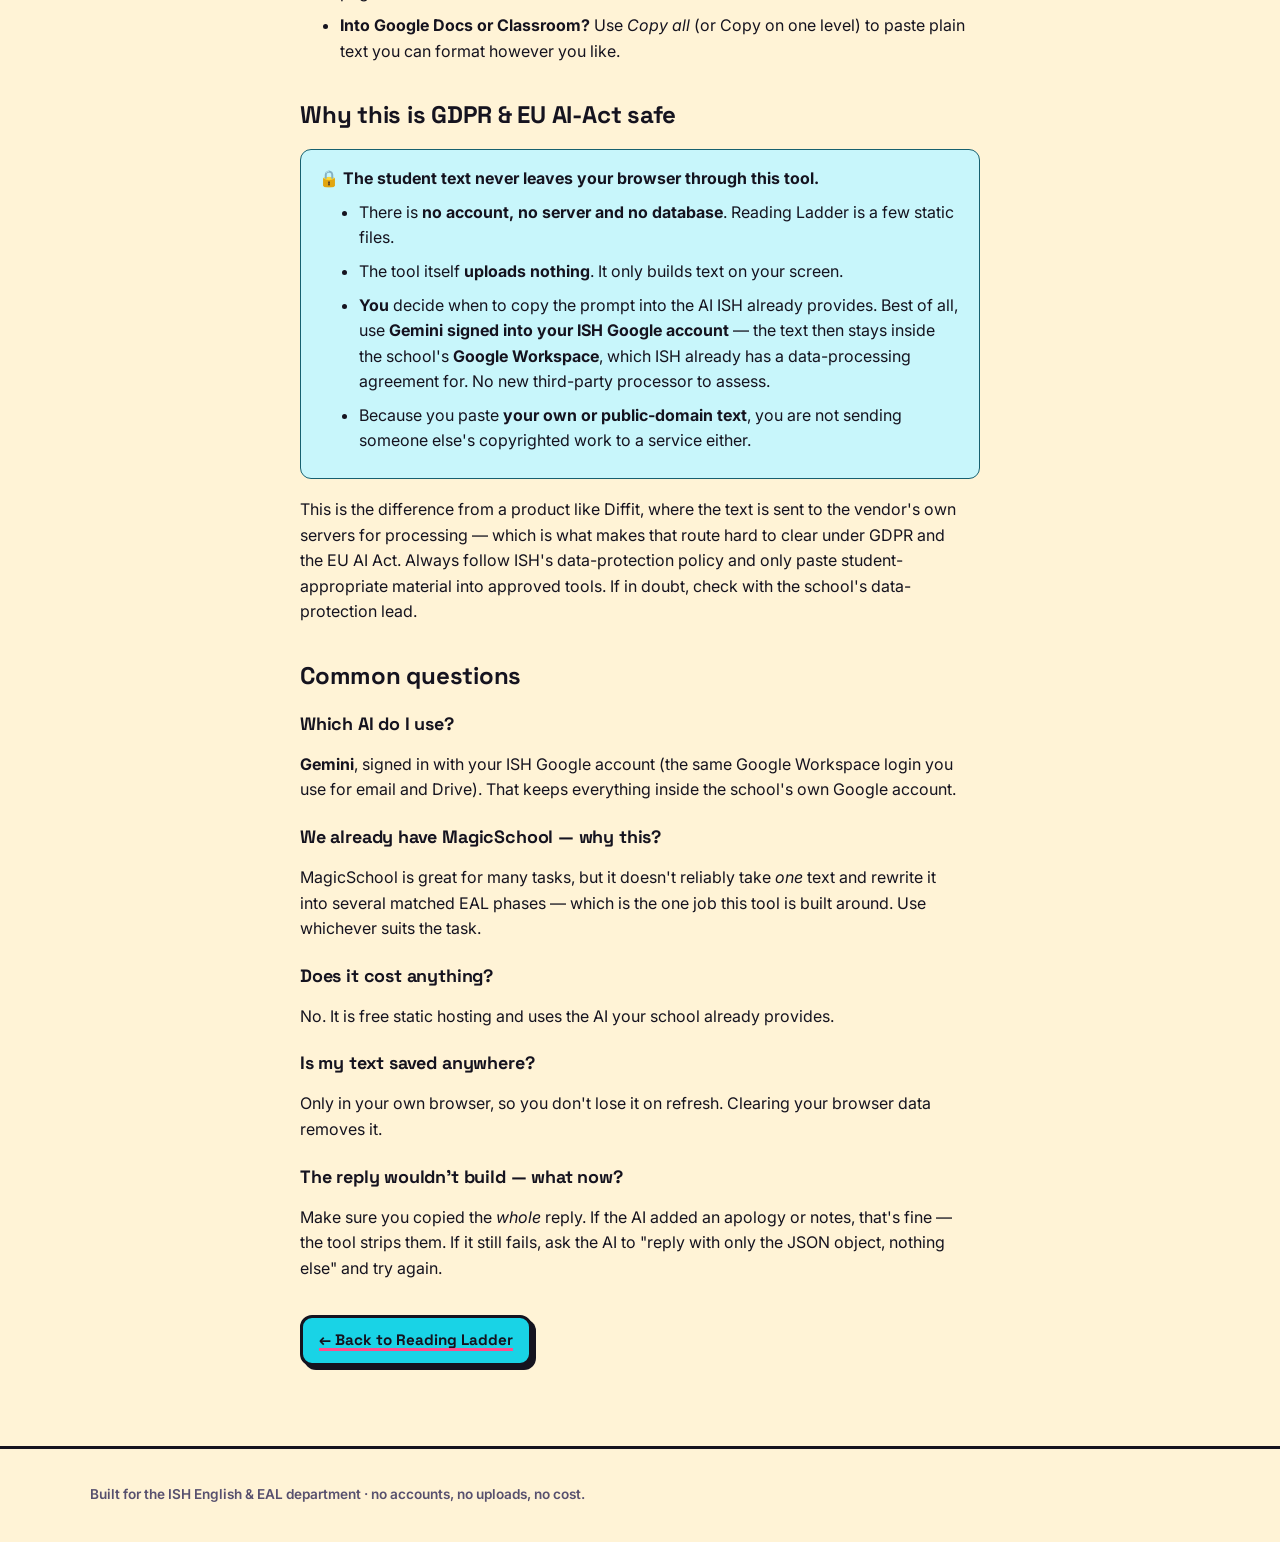
==== commit 776bf995: "Reskin to Neobrutalist shell with calm, legible passages Space Grotesk + Inter, cream dot-grid bg, 3" ====
--- a/how-to.html
+++ b/how-to.html
@@ -7,7 +7,7 @@
   <link rel="icon" href="assets/favicon.svg" type="image/svg+xml" />
   <link rel="preconnect" href="https://fonts.googleapis.com" />
   <link rel="preconnect" href="https://fonts.gstatic.com" crossorigin />
-  <link href="https://fonts.googleapis.com/css2?family=Fraunces:opsz,wght@9..144,400;9..144,600;9..144,800&family=Atkinson+Hyperlegible:wght@400;700&family=JetBrains+Mono:wght@400;600&display=swap" rel="stylesheet" />
+  <link href="https://fonts.googleapis.com/css2?family=Space+Grotesk:wght@500;600;700&family=Inter:wght@400;500;600;700;800&family=Atkinson+Hyperlegible:wght@400;700&family=JetBrains+Mono:wght@400;600&display=swap" rel="stylesheet" />
   <link rel="stylesheet" href="styles.css" />
   <style>
     .guide { max-width: 760px; }
--- a/styles.css
+++ b/styles.css
@@ -1,57 +1,85 @@
 /* ============================================================
    Reading Ladder — ISH EAL text simplifier
-   "Reading room": warm paper, ink, one teal accent. No build step.
+   Neobrutalist shell (Space Grotesk + Inter, cream, 3px ink borders,
+   hard offset shadows, Memphis palette) with CALM, legible passages.
    ============================================================ */
 
 :root {
-  --bg: #f4f1e8;
-  --surface: #fffdf7;
-  --surface-2: #efeadd;
-  --ink: #1e2a2d;
-  --ink-soft: #44535a;
-  --ink-mute: #5a686e; /* AA on the lightest surface (#fffdf7) */
-  --line: #d9d1c0;
-  --accent: #0e7a74;
-  --accent-strong: #0a5f5a;
-  --accent-soft: #d8ecea;
-  --accent-ink: #ffffff;
-  --warm: #9a4e15; /* darkened for AA on white + --warm-soft */
-  --warm-soft: #f6e6d4;
-  --good: #2f7d4f;
-  --bad: #b23b2e;
-
-  --radius: 14px;
-  --radius-sm: 9px;
-  --shadow: 0 1px 2px rgba(30, 42, 45, 0.06), 0 10px 30px rgba(30, 42, 45, 0.08);
-  --shadow-sm: 0 1px 2px rgba(30, 42, 45, 0.08), 0 4px 12px rgba(30, 42, 45, 0.07);
+  /* Memphis palette */
+  --cream: #FFF3D6;
+  --paper: #FFFFFF;
+  --ink: #15131F;
+  --pink: #FF4D8D;   --pink-t: #FFD7E6;
+  --cyan: #19D3E6;   --cyan-t: #C8F6FB;
+  --lime: #A8E60C;   --lime-t: #E9FFBE;
+  --yellow: #FFD500; --yellow-t: #FFF1A8;
+  --violet: #9B6BFF; --violet-t: #E6DBFF;
+  --orange: #FF8A3D; --orange-t: #FFE2CC;
+
+  /* hard shadows + thick borders */
+  --sh: 6px 6px 0 var(--ink);
+  --sh-sm: 4px 4px 0 var(--ink);
+  --sh-xs: 3px 3px 0 var(--ink);
+  --bd: 3px solid var(--ink);
+  --bd2: 2px solid var(--ink);
+
+  /* semantic tokens (kept so how-to.html inline styles also resolve) */
+  --bg: var(--cream);
+  --surface: var(--paper);
+  --surface-2: var(--cream);
+  --ink-soft: #3a3550;
+  --ink-mute: #57506e;       /* AA on paper + cream */
+  --line: var(--ink);
+  --accent: var(--cyan);
+  --accent-strong: #0b6d79;  /* dark teal — AA for link text on cream/paper */
+  --accent-soft: var(--cyan-t);
+  --accent-ink: var(--ink);
+  --warm: #9a4e15;
+  --warm-soft: var(--orange-t);
+  --good: #1f8a4c;
+  --bad: #d11f3d;
+  --dot: rgba(21, 19, 31, 0.07);
+
+  --shadow: var(--sh);
+  --shadow-sm: var(--sh-sm);
+  --radius: 16px;
+  --radius-sm: 11px;
   --maxw: 1080px;
-  --measure: 68ch;
-
-  --font-display: "Fraunces", Georgia, "Times New Roman", serif;
-  --font-body: system-ui, -apple-system, "Segoe UI", Roboto, Helvetica, Arial, sans-serif;
+  --measure: 66ch;
+
+  --font-display: "Space Grotesk", system-ui, sans-serif;
+  --font-body: "Inter", system-ui, -apple-system, "Segoe UI", Roboto, sans-serif;
+  --font-read: var(--font-body);
   --font-mono: "JetBrains Mono", ui-monospace, SFMono-Regular, Menlo, monospace;
-  --font-read: var(--font-body);
   --ease: cubic-bezier(0.2, 0, 0, 1);
 }
 
 [data-theme="dark"] {
-  --bg: #13181a;
-  --surface: #1b2225;
-  --surface-2: #252e31;
-  --ink: #eef3f1;
-  --ink-soft: #c2cbc9;
-  --ink-mute: #8a9794;
-  --line: #313c3f;
-  --accent: #38c5b8;
-  --accent-strong: #5ad6ca;
-  --accent-soft: #123230;
-  --accent-ink: #08201e;
-  --warm: #e2a45c;
-  --warm-soft: #2e2415;
-  --good: #5cc183;
-  --bad: #e0695a;
-  --shadow: 0 1px 2px rgba(0, 0, 0, 0.4), 0 14px 36px rgba(0, 0, 0, 0.45);
-  --shadow-sm: 0 1px 2px rgba(0, 0, 0, 0.4), 0 6px 18px rgba(0, 0, 0, 0.4);
+  --paper: #241f3d;
+  --cream: #17142a;
+  --ink: #FFF3D6;            /* light "ink" = text + borders on dark */
+  --bg: #17142a;
+  --surface: #241f3d;
+  --surface-2: #2c2647;
+  --ink-soft: #ddd6ef;
+  --ink-mute: #aaa1c6;
+  --line: var(--ink);
+  --accent: var(--cyan);
+  --accent-strong: #6fe6f3;
+  --accent-soft: #143b45;
+  --accent-ink: #15131F;
+  --warm: #ffb46b;
+  --warm-soft: #3a2a18;
+  --good: #6fe09a;
+  --bad: #ff7d92;
+  --dot: rgba(255, 243, 214, 0.06);
+  --pink-t: #3a1f2c; --cyan-t: #143b45; --lime-t: #2a3410;
+  --yellow-t: #3a3410; --violet-t: #2a2247; --orange-t: #3a2a18;
+  --sh: 6px 6px 0 #0b0916;
+  --sh-sm: 4px 4px 0 #0b0916;
+  --sh-xs: 3px 3px 0 #0b0916;
+  --shadow: var(--sh);
+  --shadow-sm: var(--sh-sm);
 }
 
 [data-font="dyslexic"] {
@@ -62,15 +90,11 @@
 }
 [data-font="dyslexic"] body { letter-spacing: 0.02em; word-spacing: 0.08em; line-height: 1.85; }
 [data-size="big"] { font-size: 117%; }
-[data-contrast="high"] {
-  --ink-soft: var(--ink);
-  --ink-mute: var(--ink);
-  --line: var(--ink);
-}
+[data-contrast="high"] { --ink-soft: var(--ink); --ink-mute: var(--ink); }
 @media (prefers-contrast: more) { :root { --ink-soft: var(--ink); --ink-mute: var(--ink); } }
 
 * { box-sizing: border-box; }
-[hidden] { display: none !important; } /* beat component display rules (.btn, .step__body, etc.) */
+[hidden] { display: none !important; }
 html { font-size: 100%; scroll-behavior: smooth; }
 @media (prefers-reduced-motion: reduce) { html { scroll-behavior: auto; } * { transition: none !important; } }
 
@@ -83,33 +107,38 @@
   line-height: 1.6;
   -webkit-font-smoothing: antialiased;
 }
-a { color: var(--accent-strong); text-decoration-thickness: 2px; text-underline-offset: 3px; }
-[data-theme="dark"] a { color: var(--accent-strong); }
+body::before {
+  content: "";
+  position: fixed; inset: 0; pointer-events: none; z-index: 0;
+  background-image: radial-gradient(var(--dot) 1.6px, transparent 1.7px);
+  background-size: 22px 22px;
+}
+body > * { position: relative; z-index: 1; }
+
+a { color: var(--accent-strong); font-weight: 600; text-decoration: underline; text-decoration-thickness: 3px; text-underline-offset: 3px; text-decoration-color: var(--pink); }
 p { max-width: var(--measure); }
 button, input, textarea, select { font: inherit; color: inherit; }
-h1, h2, h3, h4 { font-family: var(--font-display); line-height: 1.15; }
+h1, h2, h3, h4 { font-family: var(--font-display); line-height: 1.12; letter-spacing: -0.01em; }
 .mono { font-family: var(--font-mono); font-size: 0.92em; }
+.muted { color: var(--ink-mute); }
 
 .sr-only { position: absolute; width: 1px; height: 1px; padding: 0; margin: -1px; overflow: hidden; clip: rect(0,0,0,0); white-space: nowrap; border: 0; }
-.skip-link { position: absolute; left: -999px; top: 0; background: var(--ink); color: var(--bg); padding: 10px 16px; z-index: 50; border-radius: 0 0 var(--radius-sm) 0; }
+.skip-link { position: absolute; left: -999px; top: 0; background: var(--ink); color: var(--paper); padding: 10px 16px; z-index: 50; border: var(--bd); }
 .skip-link:focus { left: 0; }
-.muted { color: var(--ink-mute); }
-
-:focus-visible { outline: 3px solid var(--accent); outline-offset: 2px; border-radius: 4px; }
+:focus-visible { outline: 3px solid var(--pink); outline-offset: 2px; }
 
 /* ---------- top bar ---------- */
 .topbar {
   position: sticky; top: 0; z-index: 20;
   display: flex; align-items: center; justify-content: space-between; gap: 16px; flex-wrap: wrap;
   padding: 12px clamp(16px, 4vw, 40px);
-  background: color-mix(in srgb, var(--surface) 88%, transparent);
-  backdrop-filter: blur(8px);
-  border-bottom: 1px solid var(--line);
+  background: var(--cream);
+  border-bottom: var(--bd);
 }
 .topbar__brand { display: flex; align-items: center; gap: 12px; }
-.topbar__logo { border-radius: 8px; }
-.topbar__app { margin: 0; font-family: var(--font-display); font-weight: 800; font-size: 1.18rem; letter-spacing: -0.01em; }
-.topbar__sub { margin: 0; font-size: 0.78rem; color: var(--ink-mute); }
+.topbar__logo { border: var(--bd2); border-radius: 8px; box-shadow: var(--sh-xs); background: var(--paper); }
+.topbar__app { margin: 0; font-family: var(--font-display); font-weight: 700; font-size: 1.2rem; }
+.topbar__sub { margin: 0; font-size: 0.78rem; color: var(--ink-mute); font-weight: 600; }
 .topbar__tools { display: flex; gap: 8px; flex-wrap: wrap; }
 
 /* ---------- buttons ---------- */
@@ -117,243 +146,242 @@
   --pad: 10px 16px;
   display: inline-flex; align-items: center; gap: 8px;
   padding: var(--pad);
-  border: 1.5px solid var(--line);
-  border-radius: 999px;
-  background: var(--surface);
-  color: var(--ink);
-  font-weight: 600; font-size: 0.95rem;
+  font-family: var(--font-display); font-weight: 700; font-size: 0.95rem;
+  background: var(--paper); color: var(--ink);
+  border: var(--bd); border-radius: 12px; box-shadow: var(--sh-sm);
   cursor: pointer;
-  transition: transform 0.12s var(--ease), background 0.15s var(--ease), border-color 0.15s var(--ease), box-shadow 0.15s var(--ease);
-}
-.btn:hover { transform: translateY(-1px); box-shadow: var(--shadow-sm); }
-.btn:active { transform: translateY(0); }
-.btn--sm { --pad: 7px 12px; font-size: 0.85rem; }
-.btn--primary { background: var(--accent); border-color: var(--accent); color: var(--accent-ink); }
-.btn--primary:hover { background: var(--accent-strong); border-color: var(--accent-strong); }
-.btn--ghost { background: transparent; }
-.btn--ghost[aria-pressed="true"] { background: var(--accent-soft); border-color: var(--accent); color: var(--accent-strong); }
-.btn--link { border: none; background: none; padding: 6px 0; color: var(--accent-strong); text-decoration: underline; text-underline-offset: 4px; border-radius: 4px; }
-.btn--link:hover { box-shadow: none; transform: none; }
+  transition: transform 0.07s var(--ease), box-shadow 0.07s var(--ease), background 0.12s var(--ease);
+}
+.btn:hover { transform: translate(-1px, -1px); box-shadow: var(--sh); }
+.btn:active { transform: translate(3px, 3px); box-shadow: var(--sh-xs); }
+.btn--sm { --pad: 7px 12px; font-size: 0.82rem; border-radius: 10px; box-shadow: var(--sh-xs); }
+.btn--primary { background: var(--cyan); color: var(--ink); }
+.btn--ghost { background: var(--paper); }
+.btn--ghost[aria-pressed="true"] { background: var(--ink); color: var(--paper); box-shadow: none; transform: translate(2px, 2px); }
+.btn--link { border: none; background: none; box-shadow: none; padding: 6px 0; color: var(--accent-strong); text-decoration: underline; text-decoration-thickness: 3px; text-decoration-color: var(--pink); }
+.btn--link:hover { transform: none; box-shadow: none; text-decoration-color: var(--cyan); }
+.btn--link:active { transform: none; }
 
 /* ---------- layout ---------- */
 .wrap { max-width: var(--maxw); margin: 0 auto; padding: clamp(20px, 4vw, 44px) clamp(16px, 4vw, 40px) 64px; }
 
 .hero { margin: 8px 0 36px; }
-.hero__h { font-size: clamp(1.7rem, 4.4vw, 2.7rem); font-weight: 800; letter-spacing: -0.02em; margin: 0 0 12px; max-width: 22ch; }
-.hero__p { font-size: 1.08rem; color: var(--ink-soft); max-width: 62ch; }
-.hero__cta { display: flex; gap: 18px; flex-wrap: wrap; align-items: center; }
+.hero__h { font-size: clamp(1.8rem, 4.6vw, 2.9rem); font-weight: 700; margin: 0 0 12px; max-width: 20ch; }
+.hero__p { font-size: 1.06rem; color: var(--ink-soft); max-width: 62ch; }
+.hero__cta { display: flex; gap: 18px; flex-wrap: wrap; align-items: center; margin-top: 8px; }
+.privacy {
+  margin: 18px 0 10px; padding: 13px 16px;
+  background: var(--lime-t); border: var(--bd); border-radius: var(--radius-sm); box-shadow: var(--sh-sm);
+  font-size: 0.92rem; color: var(--ink); max-width: 72ch;
+}
+.privacy strong { color: var(--ink); }
 
 /* the 3-part loop diagram */
 .loop {
-  list-style: none; margin: 20px 0 8px; padding: 14px 16px;
+  list-style: none; margin: 20px 0 8px; padding: 14px;
   display: flex; align-items: stretch; gap: 10px; flex-wrap: wrap;
-  background: var(--surface); border: 1.5px solid var(--line); border-radius: var(--radius);
+  background: var(--paper); border: var(--bd); border-radius: var(--radius); box-shadow: var(--sh);
 }
 .loop__step {
   flex: 1 1 200px; display: flex; align-items: center; gap: 10px;
-  padding: 10px 12px; background: var(--accent-soft); border-radius: var(--radius-sm);
-  font-size: 0.92rem; color: var(--ink); min-width: 0;
-}
-.loop__step strong { color: var(--accent-strong); }
+  padding: 12px 13px; border: var(--bd2); border-radius: var(--radius-sm); box-shadow: var(--sh-xs);
+  font-size: 0.92rem; font-weight: 500; color: var(--ink); min-width: 0;
+}
+.loop__step:nth-child(1) { background: var(--pink-t); }
+.loop__step:nth-child(3) { background: var(--cyan-t); }
+.loop__step:nth-child(5) { background: var(--lime-t); }
+.loop__step strong { font-family: var(--font-display); }
 .loop__ico { font-size: 1.4rem; flex: none; }
-.loop__arrow { display: flex; align-items: center; color: var(--ink-mute); font-size: 1.4rem; font-weight: 700; flex: none; }
+.loop__arrow { display: flex; align-items: center; color: var(--ink); font-size: 1.5rem; font-weight: 700; flex: none; }
 @media (max-width: 640px) { .loop__arrow { transform: rotate(90deg); width: 100%; justify-content: center; } .loop__step { flex-basis: 100%; } }
-.privacy {
-  margin: 18px 0 10px; padding: 12px 16px;
-  background: var(--accent-soft); border: 1.5px solid color-mix(in srgb, var(--accent) 40%, var(--line));
-  border-radius: var(--radius-sm); font-size: 0.92rem; color: var(--ink-soft); max-width: 70ch;
-}
-.privacy strong { color: var(--ink); }
 
 /* ---------- steps ---------- */
 .step {
-  background: var(--surface);
-  border: 1px solid var(--line);
-  border-radius: var(--radius);
-  padding: clamp(18px, 3vw, 28px);
-  margin: 0 0 20px;
-  box-shadow: var(--shadow);
-}
-.step__h { display: flex; align-items: center; gap: 12px; font-size: 1.3rem; margin: 0 0 6px; }
+  background: var(--paper); border: var(--bd); border-radius: var(--radius);
+  padding: clamp(18px, 3vw, 28px); margin: 0 0 22px; box-shadow: var(--sh);
+}
+.step__h { display: flex; align-items: center; gap: 12px; font-size: 1.35rem; margin: 0 0 6px; }
 .step__n {
-  display: inline-grid; place-items: center; width: 32px; height: 32px; flex: none;
-  background: var(--accent); color: var(--accent-ink);
-  border-radius: 999px; font-family: var(--font-body); font-weight: 700; font-size: 1rem;
+  display: inline-grid; place-items: center; width: 36px; height: 36px; flex: none;
+  background: var(--yellow); color: var(--ink); border: var(--bd2); border-radius: 10px;
+  box-shadow: var(--sh-xs); font-family: var(--font-display); font-weight: 700; font-size: 1.05rem;
+  transform: rotate(-3deg);
 }
 .step__lede { color: var(--ink-soft); margin: 0 0 16px; max-width: 64ch; }
 .step__cta { margin-top: 18px; }
 .cta__hint { margin: 8px 0 0; font-size: 0.86rem; color: var(--ink-mute); }
 
-/* locked steps — visible on first load as a roadmap, body hidden until unlocked */
-.step--locked { opacity: 0.72; }
-.step--locked .step__h { color: var(--ink-mute); }
-.step--locked .step__n { background: var(--surface-2); color: var(--ink-mute); }
-.locked-note { margin: 4px 0 0; font-size: 0.9rem; color: var(--ink-mute); font-weight: 600; }
-
-/* step-4 micro-steps + the reassuring JSON peek */
-.microsteps { margin: 0 0 16px; padding-left: 1.3em; display: grid; gap: 10px; }
+.step--locked { opacity: 0.75; }
+.step--locked .step__n { background: var(--surface-2); transform: none; }
+.locked-note { margin: 4px 0 0; font-size: 0.9rem; color: var(--ink-mute); font-weight: 700; }
+
+/* micro-steps + reassuring JSON peek */
+.microsteps { margin: 0 0 16px; padding-left: 1.3em; display: grid; gap: 11px; }
 .microsteps li { max-width: 70ch; }
 .microsteps__ai { display: flex; align-items: center; gap: 10px; flex-wrap: wrap; margin-top: 8px; }
 .jsonpeek {
-  display: block; margin-top: 8px; padding: 10px 12px;
+  display: block; margin-top: 8px; padding: 11px 13px;
   font-family: var(--font-mono); font-size: 0.8rem; line-height: 1.5;
-  background: var(--surface-2); color: var(--ink-soft);
-  border: 1px dashed var(--line); border-radius: var(--radius-sm);
-  white-space: pre-wrap; word-break: break-word;
-}
-.microsteps code, .step__lede code { font-family: var(--font-mono); font-size: 0.9em; background: var(--surface-2); padding: 1px 5px; border-radius: 4px; }
-kbd { font-family: var(--font-mono); font-size: 0.8em; background: var(--surface-2); border: 1px solid var(--line); border-bottom-width: 2px; border-radius: 4px; padding: 1px 5px; }
-.privacy--inline { margin: 16px 0 0; padding: 10px 14px; font-size: 0.86rem; }
+  background: var(--violet-t); color: var(--ink); border: var(--bd2); border-radius: var(--radius-sm);
+  box-shadow: var(--sh-xs); white-space: pre-wrap; word-break: break-word;
+}
+.microsteps code, .step__lede code { font-family: var(--font-mono); font-size: 0.9em; background: var(--yellow-t); border: 1.5px solid var(--ink); padding: 0 5px; border-radius: 5px; }
+kbd { font-family: var(--font-mono); font-size: 0.8em; background: var(--paper); border: var(--bd2); border-bottom-width: 3px; border-radius: 5px; padding: 1px 6px; }
+.privacy--inline { margin: 16px 0 0; padding: 11px 14px; font-size: 0.86rem; background: var(--cyan-t); }
 
 /* ---------- fields ---------- */
 .grid { display: grid; gap: 14px; }
 .grid--3 { grid-template-columns: repeat(3, 1fr); }
 @media (max-width: 720px) { .grid--3 { grid-template-columns: 1fr; } }
 .field { display: block; margin: 0 0 14px; }
-.field__label { display: block; font-weight: 600; font-size: 0.9rem; margin-bottom: 6px; }
-.field__hint { font-weight: 400; color: var(--ink-mute); }
+.field__label { display: block; font-family: var(--font-display); font-weight: 700; font-size: 0.9rem; margin-bottom: 6px; }
+.field__hint { font-family: var(--font-body); font-weight: 400; color: var(--ink-mute); }
 .input {
   width: 100%; padding: 11px 13px;
-  background: var(--bg); color: var(--ink);
-  border: 1.5px solid var(--line); border-radius: var(--radius-sm);
-  transition: border-color 0.15s var(--ease), box-shadow 0.15s var(--ease);
-}
-.input:focus { border-color: var(--accent); box-shadow: 0 0 0 3px var(--accent-soft); outline: none; }
+  background: var(--paper); color: var(--ink);
+  border: var(--bd2); border-radius: var(--radius-sm); box-shadow: var(--sh-xs);
+  transition: box-shadow 0.1s var(--ease), transform 0.1s var(--ease);
+}
+.input:focus { outline: none; box-shadow: var(--sh-sm); transform: translate(-1px, -1px); border-color: var(--ink); }
 .input--area { resize: vertical; line-height: 1.55; min-height: 120px; }
 .input--num { max-width: 120px; }
-.counter { margin: 6px 0 0; font-size: 0.85rem; color: var(--ink-mute); }
-
-/* ---------- level list ---------- */
-.levellist { display: grid; gap: 10px; }
+.counter { margin: 6px 0 0; font-size: 0.85rem; color: var(--ink-mute); font-weight: 600; }
+
+/* ---------- level list (step 2) ---------- */
+.levellist { display: grid; gap: 12px; }
 .lvl {
   display: grid; grid-template-columns: auto 1fr; gap: 12px; align-items: start;
-  padding: 14px; border: 1.5px solid var(--line); border-radius: var(--radius-sm);
-  background: var(--bg);
-  transition: border-color 0.15s var(--ease), background 0.15s var(--ease);
-}
-.lvl:has(.lvl__cb:checked) { border-color: var(--accent); background: color-mix(in srgb, var(--accent-soft) 55%, var(--surface)); }
-.lvl__cb { width: 22px; height: 22px; margin-top: 4px; accent-color: var(--accent); cursor: pointer; }
+  padding: 14px; border: var(--bd2); border-radius: var(--radius-sm); background: var(--paper); box-shadow: var(--sh-xs);
+  transition: box-shadow 0.1s var(--ease), transform 0.1s var(--ease);
+}
+.lvl:has(.lvl__cb:checked) { box-shadow: var(--sh-sm); transform: translate(-1px, -1px); background: var(--cyan-t); }
+.lvl__cb { width: 24px; height: 24px; margin-top: 3px; accent-color: var(--pink); cursor: pointer; }
 .lvl__main { min-width: 0; }
 .lvl__name {
   font-family: var(--font-display); font-weight: 700; font-size: 1.05rem;
-  border: none; border-bottom: 1px dashed var(--ink-mute); background: transparent;
-  padding: 2px 4px; margin: -2px -4px 2px; width: auto; max-width: 100%;
-  border-radius: 6px 6px 0 0;
-}
-.lvl__name:hover { background: var(--surface-2); }
-.lvl__name:focus { background: var(--surface); box-shadow: 0 0 0 2px var(--accent); outline: none; }
-@media (forced-colors: active) {
-  .input:focus, .lvl__name:focus, .toggle:focus, .btn:focus { outline: 2px solid; outline-offset: 2px; }
-}
+  border: none; border-bottom: 2px dashed var(--ink-mute); background: transparent;
+  padding: 2px 4px; margin: -2px -4px 4px; width: auto; max-width: 100%; border-radius: 6px 6px 0 0;
+}
+.lvl__name:hover { background: var(--yellow-t); }
+.lvl__name:focus { background: var(--paper); box-shadow: var(--sh-xs); outline: none; }
 .lvl__tags { display: flex; gap: 8px; flex-wrap: wrap; align-items: center; margin: 2px 0 6px; }
-.lvl__aud { font-size: 0.82rem; color: var(--ink-mute); font-weight: 600; }
+.lvl__aud { font-size: 0.82rem; color: var(--ink-mute); font-weight: 700; }
 .lvl__blurb { margin: 0; font-size: 0.86rem; color: var(--ink-soft); max-width: 58ch; }
 
 .badge {
-  display: inline-block; padding: 3px 9px; border-radius: 999px;
-  font-size: 0.74rem; font-weight: 700; letter-spacing: 0.01em;
-  background: var(--surface-2); color: var(--ink-soft); border: 1px solid var(--line);
-}
-.badge--cefr { background: var(--accent-soft); color: var(--accent-strong); border-color: color-mix(in srgb, var(--accent) 35%, transparent); }
-.badge--count { background: var(--warm-soft); color: var(--warm); border-color: color-mix(in srgb, var(--warm) 30%, transparent); }
-
-/* ---------- toggles ---------- */
+  display: inline-block; padding: 3px 9px; border: var(--bd2); border-radius: 999px; box-shadow: var(--sh-xs);
+  font-size: 0.74rem; font-weight: 700; background: var(--paper); color: var(--ink); font-family: var(--font-display);
+}
+.badge--cefr { background: var(--cyan-t); }
+.badge--count { background: var(--yellow-t); }
+
+/* ---------- toggles (step 3) ---------- */
 .toggles { display: flex; gap: 10px; flex-wrap: wrap; }
 .toggle {
-  padding: 9px 15px; border-radius: 999px; border: 1.5px solid var(--line);
-  background: var(--surface); color: var(--ink); font-weight: 600; font-size: 0.92rem; cursor: pointer;
-}
-.toggle[aria-pressed="true"] { background: var(--accent-soft); border-color: var(--accent); color: var(--accent-strong); }
+  font-family: var(--font-display); font-weight: 700; font-size: 0.9rem;
+  padding: 9px 15px; border: var(--bd2); border-radius: 10px; box-shadow: var(--sh-xs);
+  background: var(--paper); color: var(--ink); cursor: pointer; transition: 0.08s var(--ease);
+}
+.toggle[aria-pressed="true"] { background: var(--ink); color: var(--paper); box-shadow: none; transform: translate(2px, 2px); }
 .toggle[aria-pressed="true"]::before { content: "✓ "; }
-.toggle--locked { background: var(--surface-2); color: var(--ink-mute); cursor: default; }
+.toggle--locked { background: var(--surface-2); color: var(--ink-mute); cursor: default; box-shadow: none; }
 .toggle--locked::before { content: "🔒 "; }
 .advanced { margin: 18px 0 0; }
-.advanced > summary { cursor: pointer; font-weight: 600; color: var(--accent-strong); padding: 6px 0; }
+.advanced > summary { cursor: pointer; font-family: var(--font-display); font-weight: 700; color: var(--accent-strong); padding: 6px 0; }
 .advanced[open] > summary { margin-bottom: 12px; }
 
-/* ---------- notes ---------- */
+/* ---------- notes / alerts ---------- */
 .notes { margin-top: 14px; }
-.notes p { margin: 4px 0; font-size: 0.9rem; max-width: 70ch; }
-.notes__err { color: var(--bad); font-weight: 600; }
-.notes__ok { color: var(--good); font-weight: 600; }
+.notes p { margin: 6px 0; font-size: 0.9rem; max-width: 70ch; }
+.notes__err { color: var(--bad); font-weight: 700; }
+.notes__ok { color: var(--good); font-weight: 700; }
 .notes__note { color: var(--ink-mute); }
+#alert:not(:empty) { border: var(--bd2); border-color: var(--bad); border-radius: var(--radius-sm); padding: 10px 13px; background: var(--pink-t); box-shadow: var(--sh-xs); margin-top: 12px; }
 
 /* ---------- results ---------- */
 .results__head { display: flex; align-items: center; justify-content: space-between; gap: 14px; flex-wrap: wrap; margin-bottom: 6px; }
 .results__tools { display: flex; gap: 8px; flex-wrap: wrap; }
-.results__title { font-family: var(--font-display); font-size: 1.05rem; color: var(--ink-soft); margin: 0 0 18px; }
-
-.levels { display: grid; gap: 18px; }
-#worksheets.compare .levels { grid-auto-flow: column; grid-auto-columns: minmax(320px, 1fr); overflow-x: auto; padding-bottom: 10px; }
-
+.results__title { font-family: var(--font-display); font-size: 1.05rem; color: var(--ink-soft); margin: 0 0 18px; font-weight: 600; }
+
+.levels { display: grid; gap: 20px; }
+#worksheets.compare .levels { grid-auto-flow: column; grid-auto-columns: minmax(320px, 1fr); overflow-x: auto; padding-bottom: 12px; }
+
+/* level card = brutalist FRAME, calm legible interior */
 .level {
-  border: 1.5px solid var(--line); border-radius: var(--radius);
-  background: var(--surface); padding: clamp(16px, 2.4vw, 24px);
-  break-inside: avoid;
-}
-.level__head { display: flex; align-items: flex-start; justify-content: space-between; gap: 12px; padding-bottom: 12px; margin-bottom: 14px; border-bottom: 2px solid var(--accent-soft); }
-.level__phase { margin: 0 0 6px; font-size: 1.35rem; font-weight: 800; }
+  border: var(--bd); border-radius: var(--radius); background: var(--paper);
+  padding: clamp(16px, 2.4vw, 26px); box-shadow: var(--sh); break-inside: avoid;
+}
+.level__head { display: flex; align-items: flex-start; justify-content: space-between; gap: 12px; padding-bottom: 14px; margin-bottom: 16px; border-bottom: var(--bd2); }
+.level__phase { margin: 0 0 8px; font-size: 1.4rem; font-weight: 700; }
 .level__meta { display: flex; gap: 8px; flex-wrap: wrap; margin: 0; }
 .level__tools { flex: none; }
+
+/* the summary callout — short, so a tint is fine */
 .level__summary {
   margin: 0 0 16px; padding: 12px 14px;
-  background: var(--accent-soft); border-left: 4px solid var(--accent);
-  border-radius: 0 var(--radius-sm) var(--radius-sm) 0;
-  font-size: 0.96rem; color: var(--ink-soft);
-}
-.level__summary-tag { display: block; font-size: 0.72rem; font-weight: 700; text-transform: uppercase; letter-spacing: 0.07em; color: var(--accent-strong); margin-bottom: 3px; }
-.level__passage { font-family: var(--font-read); font-size: 1.06rem; line-height: 1.75; }
+  background: var(--lime-t); border: var(--bd2); border-radius: var(--radius-sm); box-shadow: var(--sh-xs);
+  font-size: 0.96rem; color: var(--ink);
+}
+.level__summary-tag { display: block; font-family: var(--font-display); font-size: 0.72rem; font-weight: 700; text-transform: uppercase; letter-spacing: 0.07em; margin-bottom: 3px; }
+
+/* the PASSAGE — clean, calm, maximally legible (no loud colour behind text) */
+.level__passage { font-family: var(--font-read); font-size: 1.07rem; line-height: 1.78; color: var(--ink); }
 .level__passage p { margin: 0 0 0.85em; max-width: var(--measure); }
-.level__sec { margin-top: 20px; padding-top: 16px; border-top: 1px solid var(--line); }
-.level__h { font-size: 0.82rem; text-transform: uppercase; letter-spacing: 0.08em; color: var(--accent-strong); margin: 0 0 10px; }
+
+.level__sec { margin-top: 22px; padding-top: 16px; border-top: 2px dashed var(--ink-mute); }
+.level__h { font-family: var(--font-display); font-size: 0.8rem; text-transform: uppercase; letter-spacing: 0.08em; margin: 0 0 12px; display: inline-block; background: var(--yellow); color: var(--ink); border: var(--bd2); border-radius: 8px; padding: 3px 10px; box-shadow: var(--sh-xs); transform: rotate(-1deg); }
 
 /* glossary */
-.glossary { display: grid; grid-template-columns: max-content 1fr; gap: 4px 18px; margin: 0; align-items: baseline; }
-@media (max-width: 560px) { .glossary { grid-template-columns: 1fr; gap: 2px; } .glossary dd { margin-bottom: 10px; } }
-.glossary__word { font-weight: 700; }
+.glossary { display: grid; grid-template-columns: max-content 1fr; gap: 6px 18px; margin: 0; align-items: baseline; }
+@media (max-width: 560px) { .glossary { grid-template-columns: 1fr; gap: 2px; } .glossary dd { margin-bottom: 12px; } }
+.glossary__word { font-family: var(--font-display); font-weight: 700; }
 .glossary__term { color: var(--ink); }
-.glossary__tr { color: var(--warm); font-weight: 600; margin-left: 8px; font-size: 0.9em; }
+.glossary__tr { display: inline-block; margin-left: 8px; font-size: 0.78rem; font-weight: 700; color: var(--ink); background: var(--orange-t); border: 1.5px solid var(--ink); border-radius: 6px; padding: 0 6px; }
 .glossary__def { margin: 0; color: var(--ink-soft); }
 .glossary__eg { display: block; color: var(--ink-mute); font-size: 0.92em; margin-top: 1px; }
 
 /* questions */
-.questions { margin: 0; padding-left: 1.3em; display: grid; gap: 12px; }
+.questions { margin: 0; padding-left: 1.3em; display: grid; gap: 13px; }
 .question__row { display: flex; align-items: baseline; gap: 10px; justify-content: space-between; }
 .question__q { font-weight: 500; }
-.qtype { flex: none; font-size: 0.68rem; font-weight: 700; text-transform: uppercase; letter-spacing: 0.05em; padding: 2px 8px; border-radius: 999px; }
-.qtype--literal { background: var(--accent-soft); color: var(--accent-strong); }
-.qtype--inferential { background: var(--warm-soft); color: var(--warm); }
-.qtype--evaluative { background: color-mix(in srgb, var(--good) 18%, transparent); color: var(--good); }
-.question__a { margin: 6px 0 0; padding: 8px 12px; background: var(--bg); border-left: 3px solid var(--good); border-radius: 0 6px 6px 0; font-size: 0.92rem; color: var(--ink-soft); }
+.qtype { flex: none; font-family: var(--font-display); font-size: 0.66rem; font-weight: 700; text-transform: uppercase; letter-spacing: 0.04em; padding: 3px 9px; border: 1.5px solid var(--ink); border-radius: 999px; box-shadow: 2px 2px 0 var(--ink); }
+.qtype--literal { background: var(--cyan-t); color: var(--ink); }
+.qtype--inferential { background: var(--yellow-t); color: var(--ink); }
+.qtype--evaluative { background: var(--lime-t); color: var(--ink); }
+.question__a { margin: 8px 0 0; padding: 9px 12px; background: var(--cream); border: var(--bd2); border-radius: var(--radius-sm); font-size: 0.92rem; color: var(--ink-soft); }
 
 /* starters */
-.starters { margin: 0; padding: 0; list-style: none; display: grid; gap: 12px; }
+.starters { margin: 0; padding: 0; list-style: none; display: grid; gap: 13px; }
 .starter { font-size: 1.02rem; }
-.starter__line { display: inline-block; flex: 1; min-width: 120px; border-bottom: 2px dotted var(--ink-mute); margin-left: 8px; height: 1.1em; vertical-align: bottom; }
-
-/* answer-key visibility */
+.starter__line { display: inline-block; flex: 1; min-width: 120px; border-bottom: 2.5px dotted var(--ink); margin-left: 8px; height: 1.1em; vertical-align: bottom; }
+
 #worksheets.hide-answers .answer-key { display: none; }
 
 /* ---------- toast ---------- */
 .toast {
-  position: fixed; left: 50%; bottom: 22px; transform: translateX(-50%) translateY(20px);
+  position: fixed; left: 50%; bottom: 24px; transform: translateX(-50%) translateY(20px);
   display: flex; align-items: center; gap: 12px;
-  background: var(--ink); color: var(--bg);
-  padding: 12px 16px; border-radius: var(--radius); box-shadow: var(--shadow);
-  opacity: 0; pointer-events: none; transition: opacity 0.2s var(--ease), transform 0.2s var(--ease); z-index: 40;
-  max-width: min(92vw, 560px);
+  background: var(--ink); color: var(--paper);
+  font-family: var(--font-display); font-weight: 600;
+  padding: 13px 18px; border: 3px solid var(--lime); border-radius: 14px; box-shadow: var(--sh);
+  opacity: 0; pointer-events: none; transition: opacity 0.2s var(--ease), transform 0.2s var(--ease);
+  z-index: 40; max-width: min(92vw, 560px);
 }
 .toast.show { opacity: 1; transform: translateX(-50%) translateY(0); pointer-events: auto; }
 .toast__msg { font-size: 0.92rem; flex: 1 1 auto; min-width: 0; }
-.toast__close, .toast__action { flex: none; }
-.toast__action, .toast__close { background: none; border: 1px solid color-mix(in srgb, var(--bg) 40%, transparent); color: var(--bg); border-radius: 999px; padding: 4px 10px; font-size: 0.82rem; cursor: pointer; }
+.toast__action, .toast__close { flex: none; background: var(--paper); border: var(--bd2); border-color: var(--paper); color: var(--ink); border-radius: 8px; padding: 4px 11px; font-size: 0.82rem; font-weight: 700; cursor: pointer; }
 
 /* ---------- footer ---------- */
-.foot { border-top: 1px solid var(--line); padding: 22px clamp(16px, 4vw, 40px); text-align: center; color: var(--ink-mute); font-size: 0.85rem; }
-
-/* ---------- print: clean worksheets ---------- */
+.foot { border-top: var(--bd); padding: 22px clamp(16px, 4vw, 40px); text-align: center; color: var(--ink-mute); font-size: 0.85rem; font-weight: 600; }
+
+@media (forced-colors: active) {
+  .input:focus, .lvl__name:focus, .toggle:focus, .btn:focus { outline: 2px solid; outline-offset: 2px; }
+}
+
+/* ---------- print: clean worksheets (drop the brutalist shadows) ---------- */
 @media print {
   @page { margin: 16mm; }
+  body::before { display: none; }
   .topbar, .hero, .foot, .toast, .results__tools, #step4, #step5,
   .step[aria-labelledby="s1"], .step[aria-labelledby="s2"], .step[aria-labelledby="s3"] { display: none !important; }
   body { background: #fff; color: #000; }
@@ -363,7 +391,6 @@
   .level { border: 1px solid #999; box-shadow: none; page-break-after: always; break-after: page; padding: 0 0 8mm; }
   .level:last-child { page-break-after: auto; break-after: auto; }
   .level__passage { font-size: 12.5pt; }
+  .level__h, .qtype, .step__n { box-shadow: none; transform: none; }
   #worksheets.compare .levels { display: block; }
-  .qtype { border: 1px solid #999; }
-  .answer-key { /* answer keys follow the on-screen toggle */ }
-}
+}
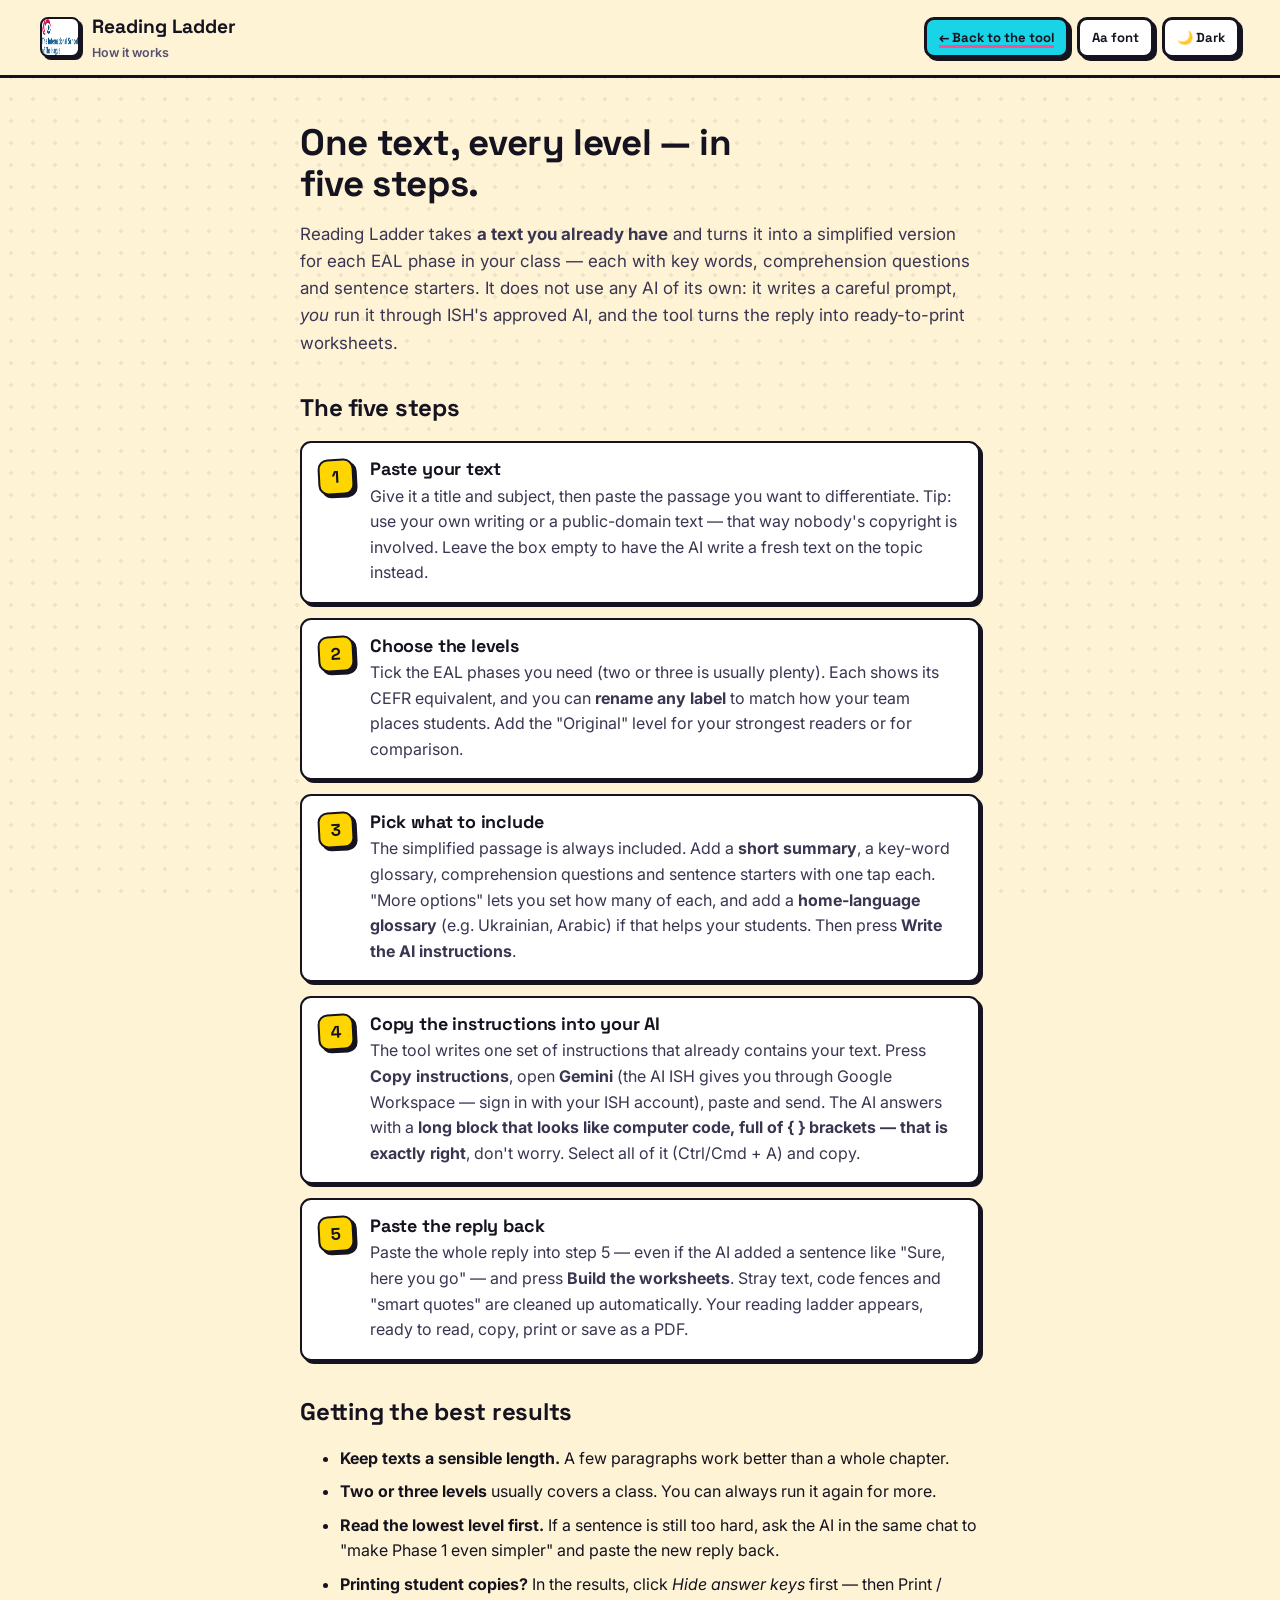
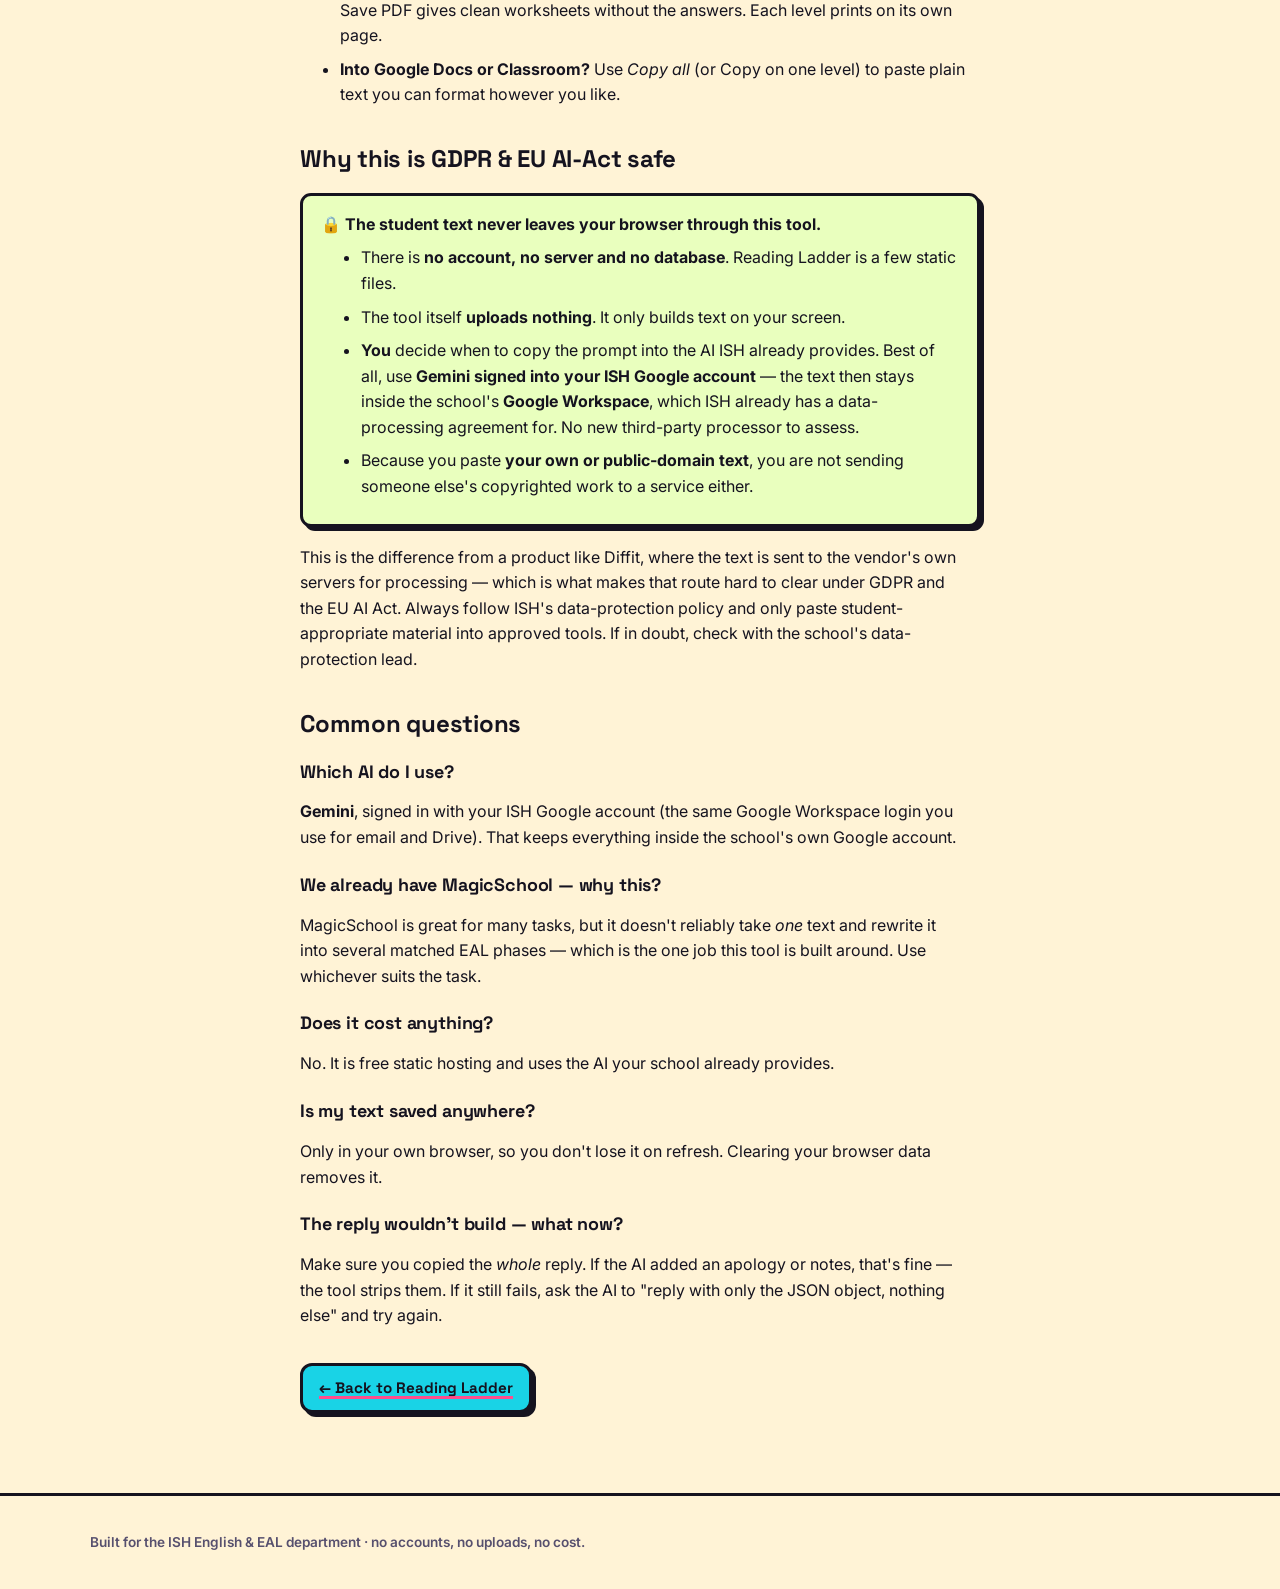
==== commit 6975d204: "how-to: brutalist step cards + callouts to match the reskin Co-Authored-By: Claude Opus 4.8 (1M cont" ====
--- a/how-to.html
+++ b/how-to.html
@@ -14,11 +14,11 @@
     .guide h2 { margin-top: 38px; font-size: 1.5rem; }
     .guide h3 { margin-top: 24px; font-size: 1.12rem; }
     .guide li { max-width: var(--measure); margin-bottom: 8px; }
-    .stepcard { display: grid; grid-template-columns: auto 1fr; gap: 16px; align-items: start; padding: 16px; border: 1.5px solid var(--line); border-radius: var(--radius-sm); background: var(--surface); margin-bottom: 12px; }
+    .stepcard { display: grid; grid-template-columns: auto 1fr; gap: 16px; align-items: start; padding: 16px; border: var(--bd2); border-radius: var(--radius-sm); background: var(--surface); box-shadow: var(--sh-xs); margin-bottom: 14px; }
     .stepcard p { margin: 4px 0 0; color: var(--ink-soft); }
     .stepcard h3 { margin: 0; }
-    .callout { background: var(--accent-soft); border: 1.5px solid color-mix(in srgb, var(--accent) 40%, var(--line)); border-radius: var(--radius-sm); padding: 16px 18px; margin: 18px 0; }
-    .callout--warm { background: var(--warm-soft); border-color: color-mix(in srgb, var(--warm) 40%, var(--line)); }
+    .callout { background: var(--lime-t); border: var(--bd); border-radius: var(--radius-sm); box-shadow: var(--sh-sm); padding: 16px 18px; margin: 18px 0; }
+    .callout--warm { background: var(--warm-soft); }
   </style>
 </head>
 <body>
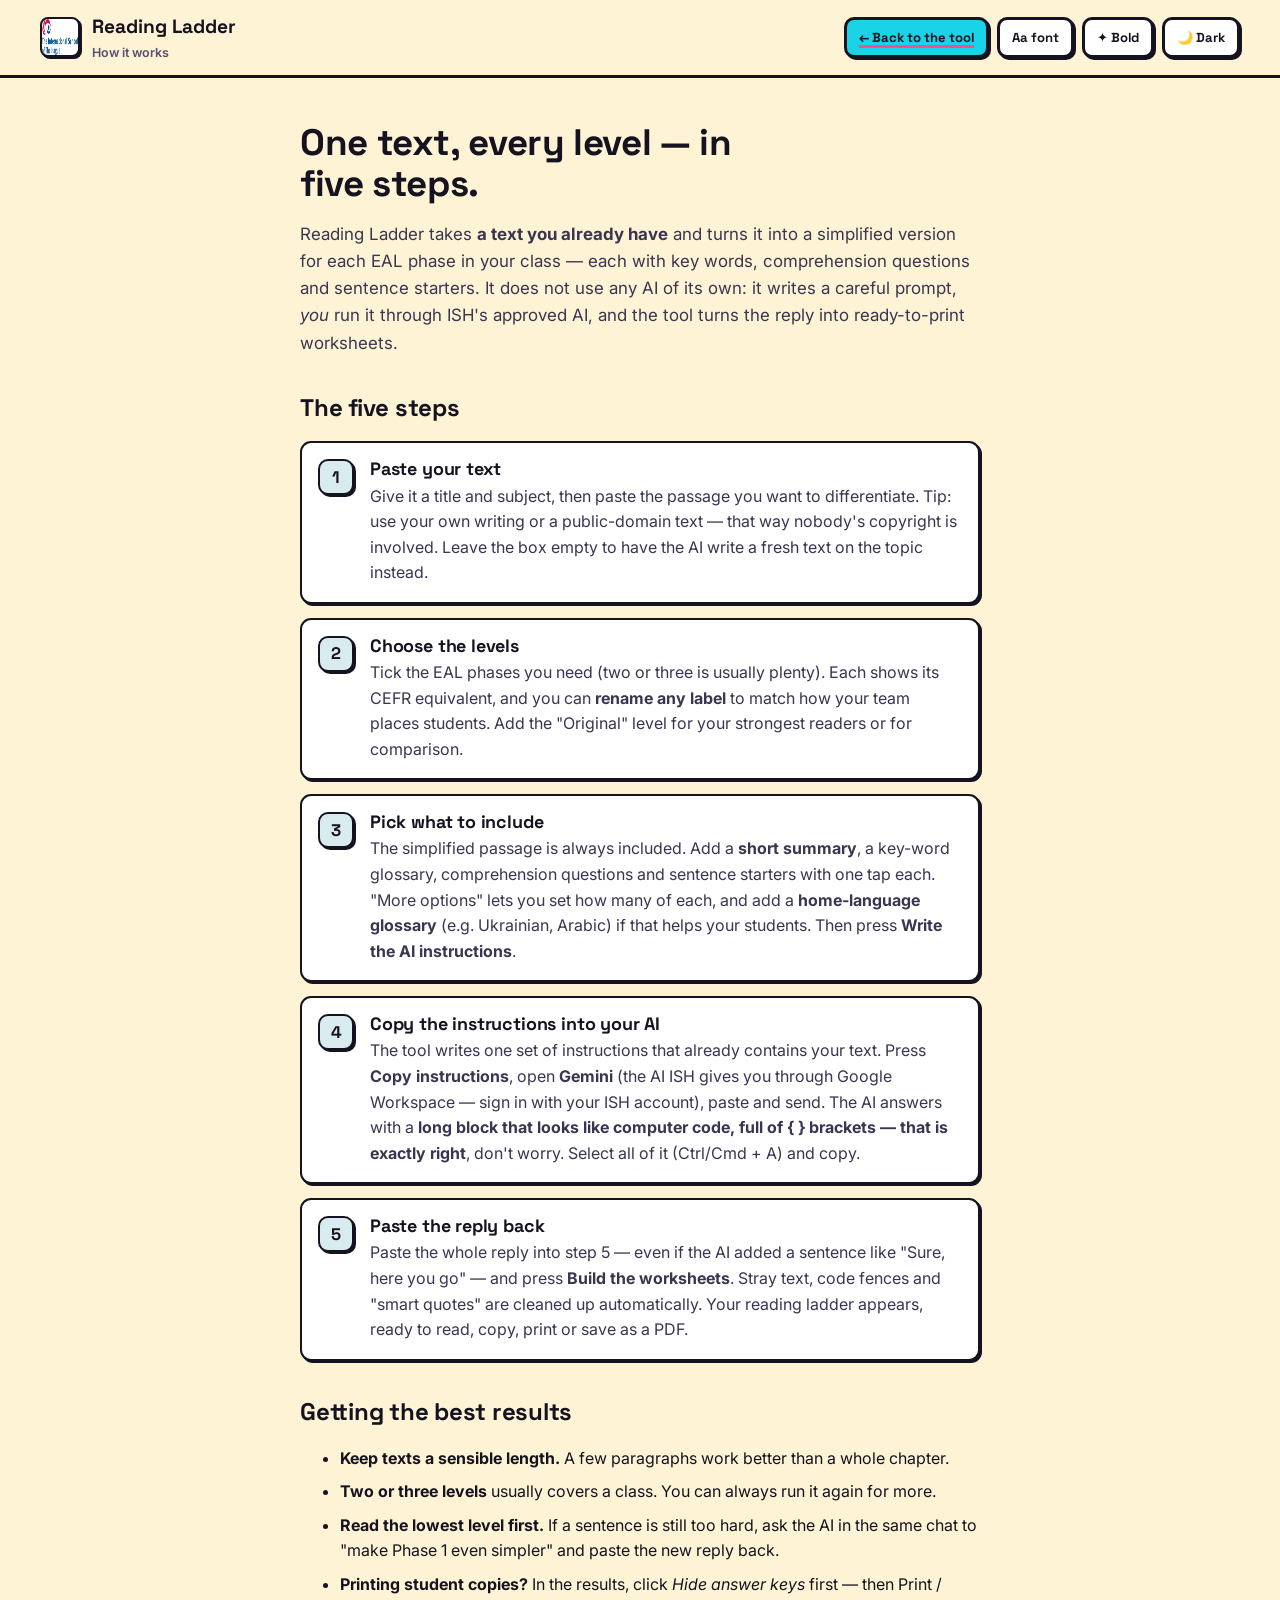
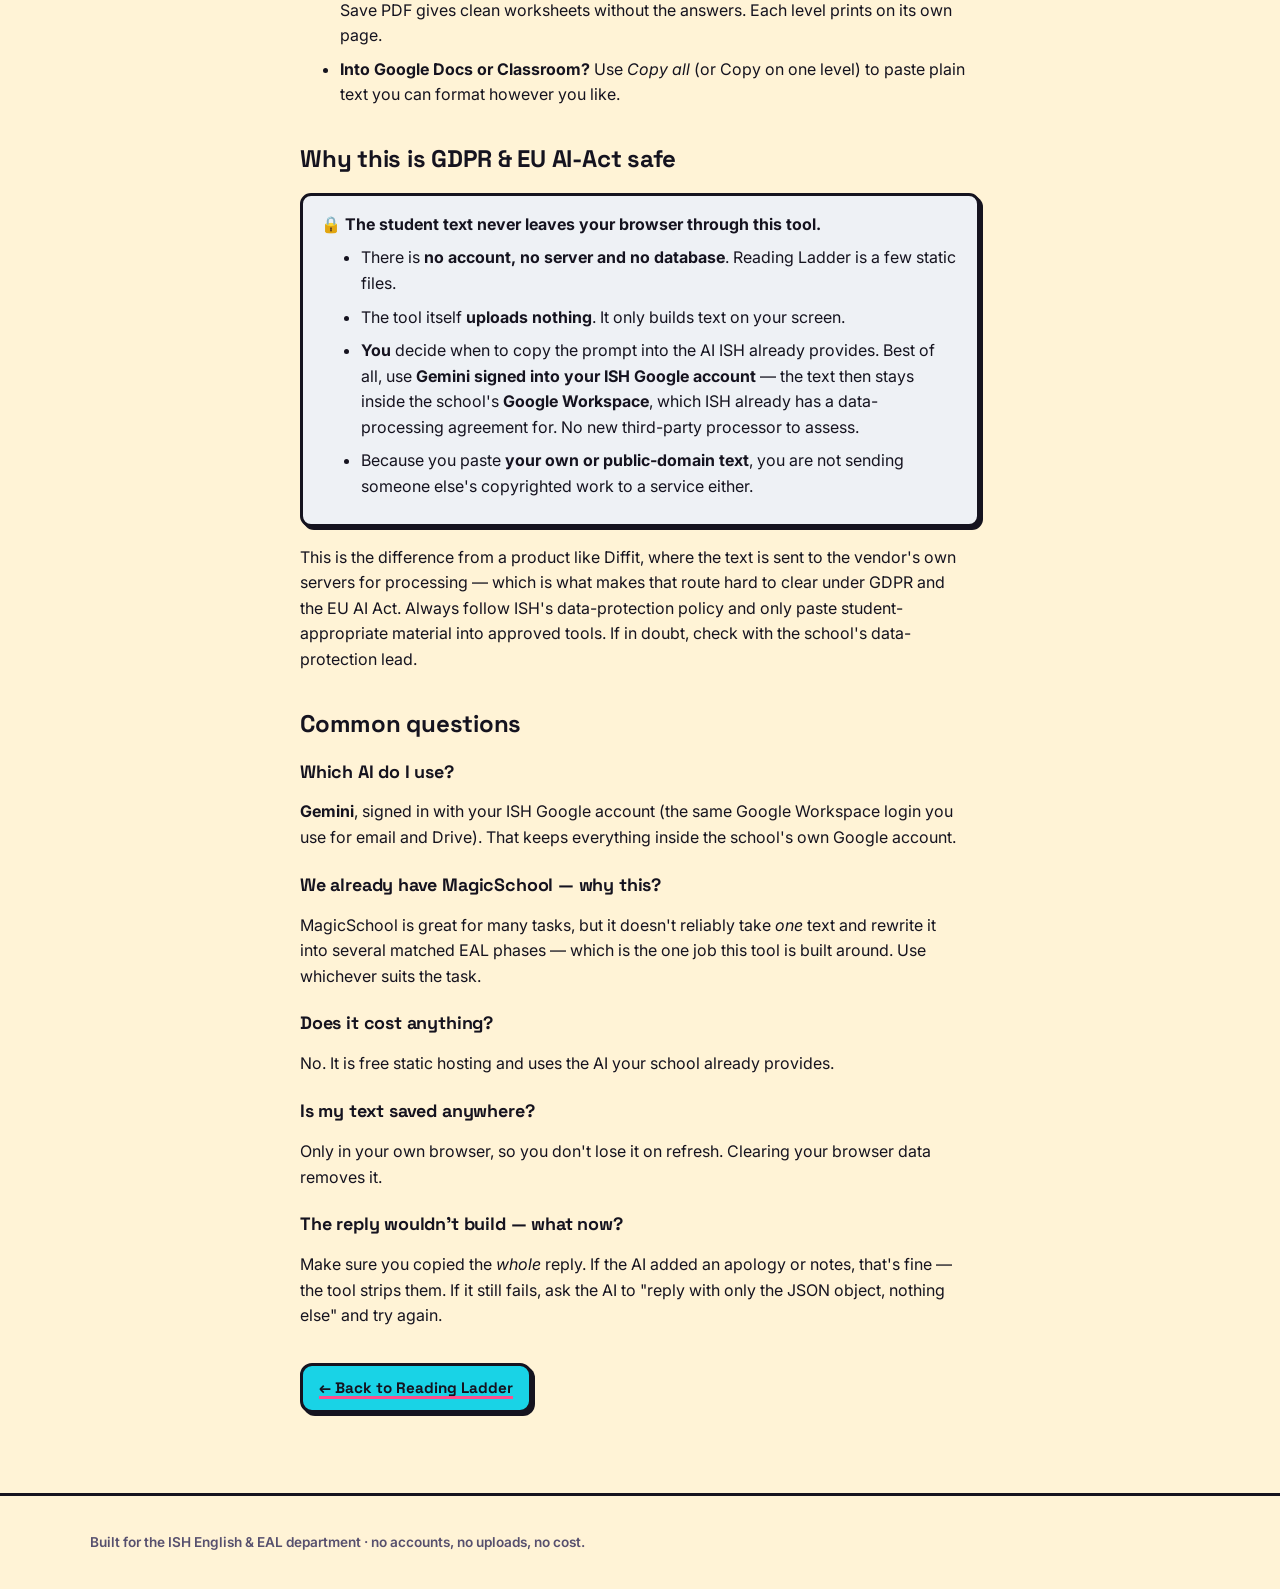
==== commit d7aa76dc: "Add a Calm (EAL-friendly) brutalist variant toggle, default Calm Same brutalist bones, but one soft " ====
--- a/how-to.html
+++ b/how-to.html
@@ -34,6 +34,7 @@
     <div class="topbar__tools">
       <a class="btn btn--primary btn--sm" href="index.html">← Back to the tool</a>
       <button class="btn btn--ghost btn--sm" id="fontBtn" type="button" aria-pressed="false">Aa font</button>
+      <button class="btn btn--ghost btn--sm" id="styleBtn" type="button">✦ Bold</button>
       <button class="btn btn--ghost btn--sm" id="themeBtn" type="button">🌙 Dark</button>
     </div>
   </header>
@@ -151,6 +152,9 @@
         var theme = S.get("theme", "light");
         root.setAttribute("data-theme", theme);
         document.getElementById("themeBtn").textContent = theme === "dark" ? "☀ Light" : "🌙 Dark";
+        var style = S.get("style", "calm");
+        root.setAttribute("data-style", style);
+        document.getElementById("styleBtn").textContent = style === "calm" ? "✦ Bold" : "✦ Calm";
         if (S.get("font", false)) root.setAttribute("data-font", "dyslexic"); else root.removeAttribute("data-font");
         if (S.get("size", false)) root.setAttribute("data-size", "big");
         if (S.get("contrast", false)) root.setAttribute("data-contrast", "high");
@@ -160,6 +164,9 @@
         var next = root.getAttribute("data-theme") === "dark" ? "light" : "dark";
         S.set("theme", next); apply();
       });
+      document.getElementById("styleBtn").addEventListener("click", function () {
+        S.set("style", root.getAttribute("data-style") === "calm" ? "bold" : "calm"); apply();
+      });
       document.getElementById("fontBtn").addEventListener("click", function () {
         S.set("font", S.get("font", false) !== true); apply();
       });
--- a/styles.css
+++ b/styles.css
@@ -378,6 +378,47 @@
   .input:focus, .lvl__name:focus, .toggle:focus, .btn:focus { outline: 2px solid; outline-offset: 2px; }
 }
 
+/* ============================================================
+   "CALM" variant — EAL-friendly brutalism. Same bones (thick ink
+   borders, offset shadows, Space Grotesk), but: ONE soft accent
+   instead of five, NO rotation, neutral backgrounds behind every
+   bit of student-read text, bigger + airier passages, no dot-grid.
+   ============================================================ */
+[data-style="calm"] {
+  /* one soft accent (teal); everything else a single calm neutral */
+  --cyan-t: #d8ebee;
+  --pink-t: #eef1f5; --lime-t: #eef1f5; --yellow-t: #eef1f5; --violet-t: #eef1f5; --orange-t: #eef1f5;
+  --dot: transparent;
+  /* slightly gentler shadows */
+  --sh: 4px 4px 0 var(--ink);
+  --sh-sm: 3px 3px 0 var(--ink);
+  --sh-xs: 2px 2px 0 var(--ink);
+  --shadow: var(--sh);
+  --shadow-sm: var(--sh-sm);
+}
+[data-theme="dark"][data-style="calm"] {
+  --cyan-t: #143b45;
+  --pink-t: #262340; --lime-t: #262340; --yellow-t: #262340; --violet-t: #262340; --orange-t: #262340;
+}
+[data-style="calm"] body::before { display: none; }
+/* no tilt near reading text */
+[data-style="calm"] .step__n,
+[data-style="calm"] .level__h,
+[data-style="calm"] .level__summary { transform: none; }
+/* neutral, single-family fills */
+[data-style="calm"] .loop__step { background: var(--surface-2); }
+[data-style="calm"] .step__n { background: var(--cyan-t); }
+[data-style="calm"] .level__h { background: var(--surface-2); color: var(--ink); }
+[data-style="calm"] .qtype { background: var(--surface-2); }   /* label text carries the meaning, not colour */
+[data-style="calm"] .privacy { background: var(--surface-2); }
+[data-style="calm"] .badge--count { background: var(--paper); }
+/* bigger, airier reading for language learners */
+[data-style="calm"] .level { padding: clamp(18px, 2.6vw, 30px); }
+[data-style="calm"] .level__passage { font-size: 1.16rem; line-height: 1.95; }
+[data-style="calm"] .level__sec { margin-top: 26px; padding-top: 20px; }
+[data-style="calm"] .glossary { gap: 9px 18px; }
+[data-style="calm"] .questions, [data-style="calm"] .starters { gap: 16px; }
+
 /* ---------- print: clean worksheets (drop the brutalist shadows) ---------- */
 @media print {
   @page { margin: 16mm; }
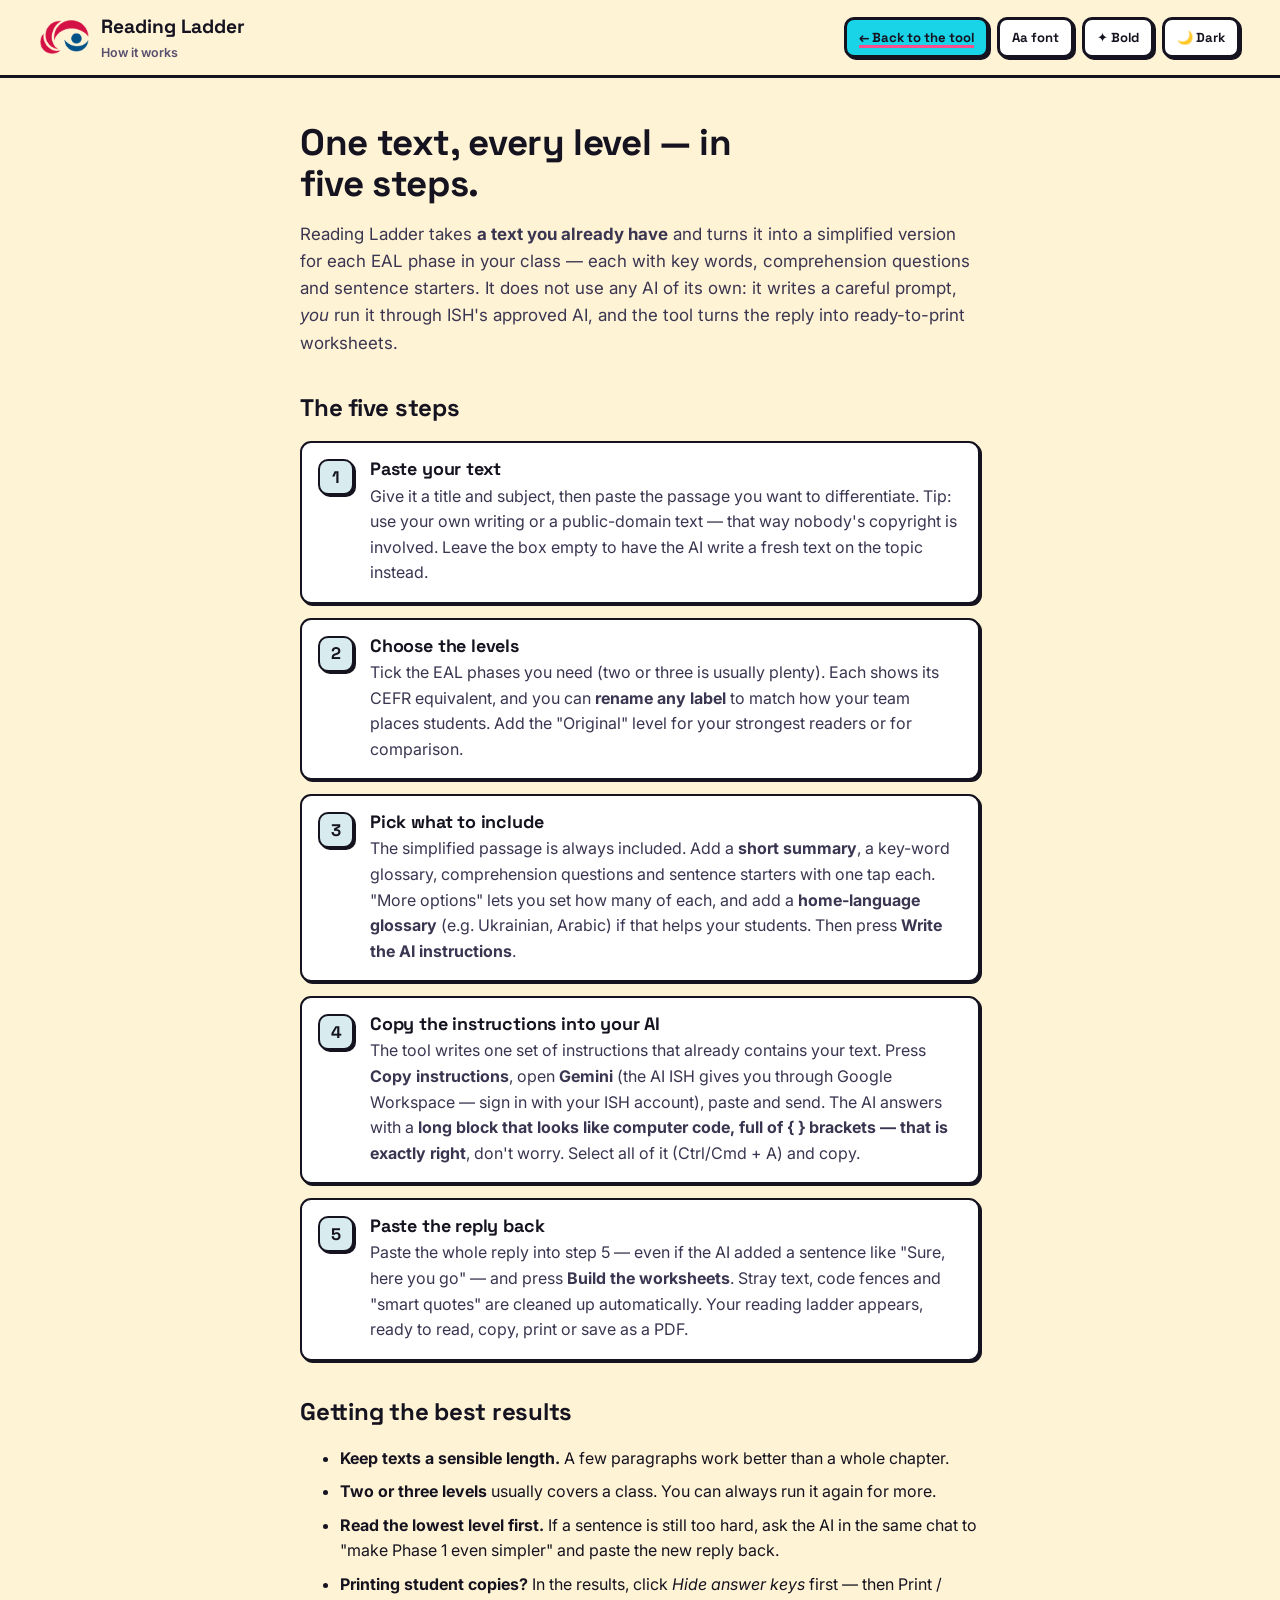
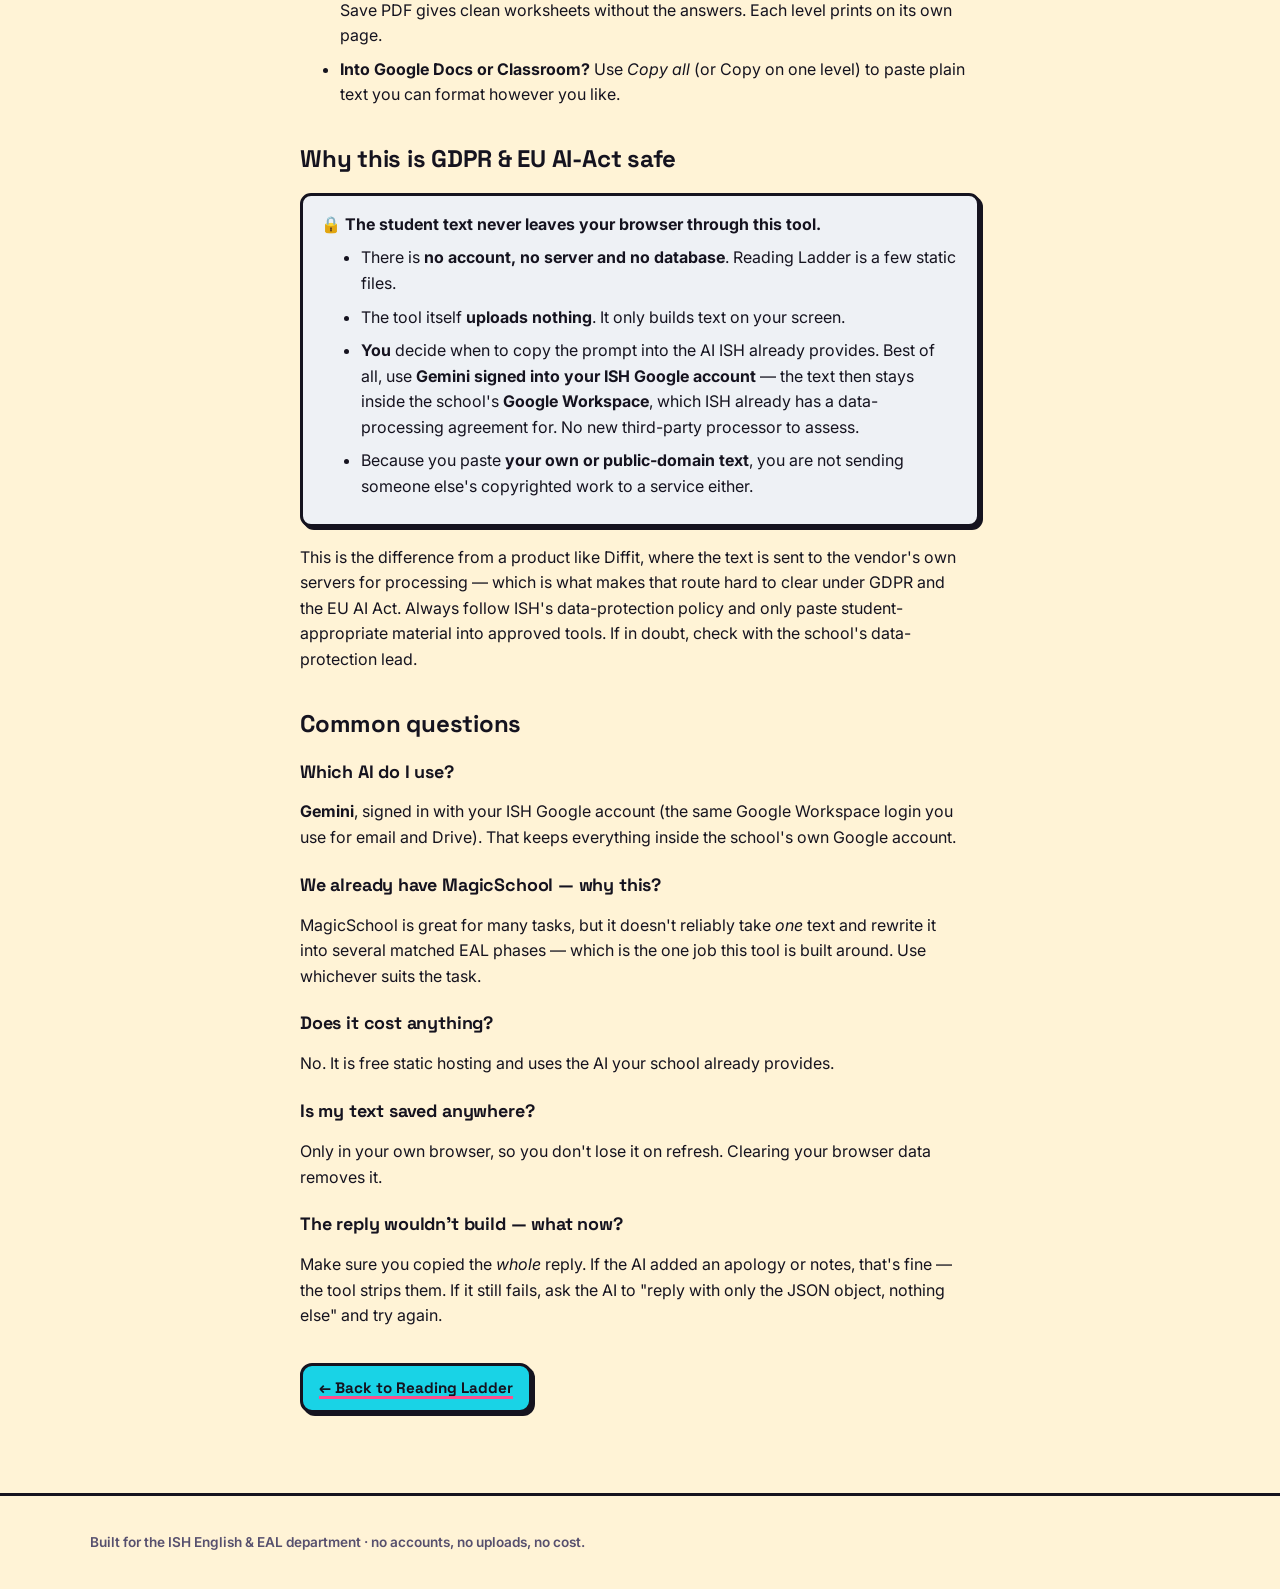
==== commit 9c5daeec: "Fix squished header logo — use the ISH mark only, no box The full 587x213 wordmark logo was forced i" ====
--- a/how-to.html
+++ b/how-to.html
@@ -25,7 +25,7 @@
   <a class="skip-link" href="#main">Skip to content</a>
   <header class="topbar">
     <div class="topbar__brand">
-      <img src="assets/ish-logo.png" alt="" class="topbar__logo" width="40" height="40" />
+      <img src="assets/ish-mark.png" alt="International School of The Hague" class="topbar__logo" width="49" height="34" />
       <div>
         <p class="topbar__app">Reading Ladder</p>
         <p class="topbar__sub">How it works</p>
--- a/styles.css
+++ b/styles.css
@@ -136,7 +136,7 @@
   border-bottom: var(--bd);
 }
 .topbar__brand { display: flex; align-items: center; gap: 12px; }
-.topbar__logo { border: var(--bd2); border-radius: 8px; box-shadow: var(--sh-xs); background: var(--paper); }
+.topbar__logo { height: 34px; width: auto; display: block; }
 .topbar__app { margin: 0; font-family: var(--font-display); font-weight: 700; font-size: 1.2rem; }
 .topbar__sub { margin: 0; font-size: 0.78rem; color: var(--ink-mute); font-weight: 600; }
 .topbar__tools { display: flex; gap: 8px; flex-wrap: wrap; }
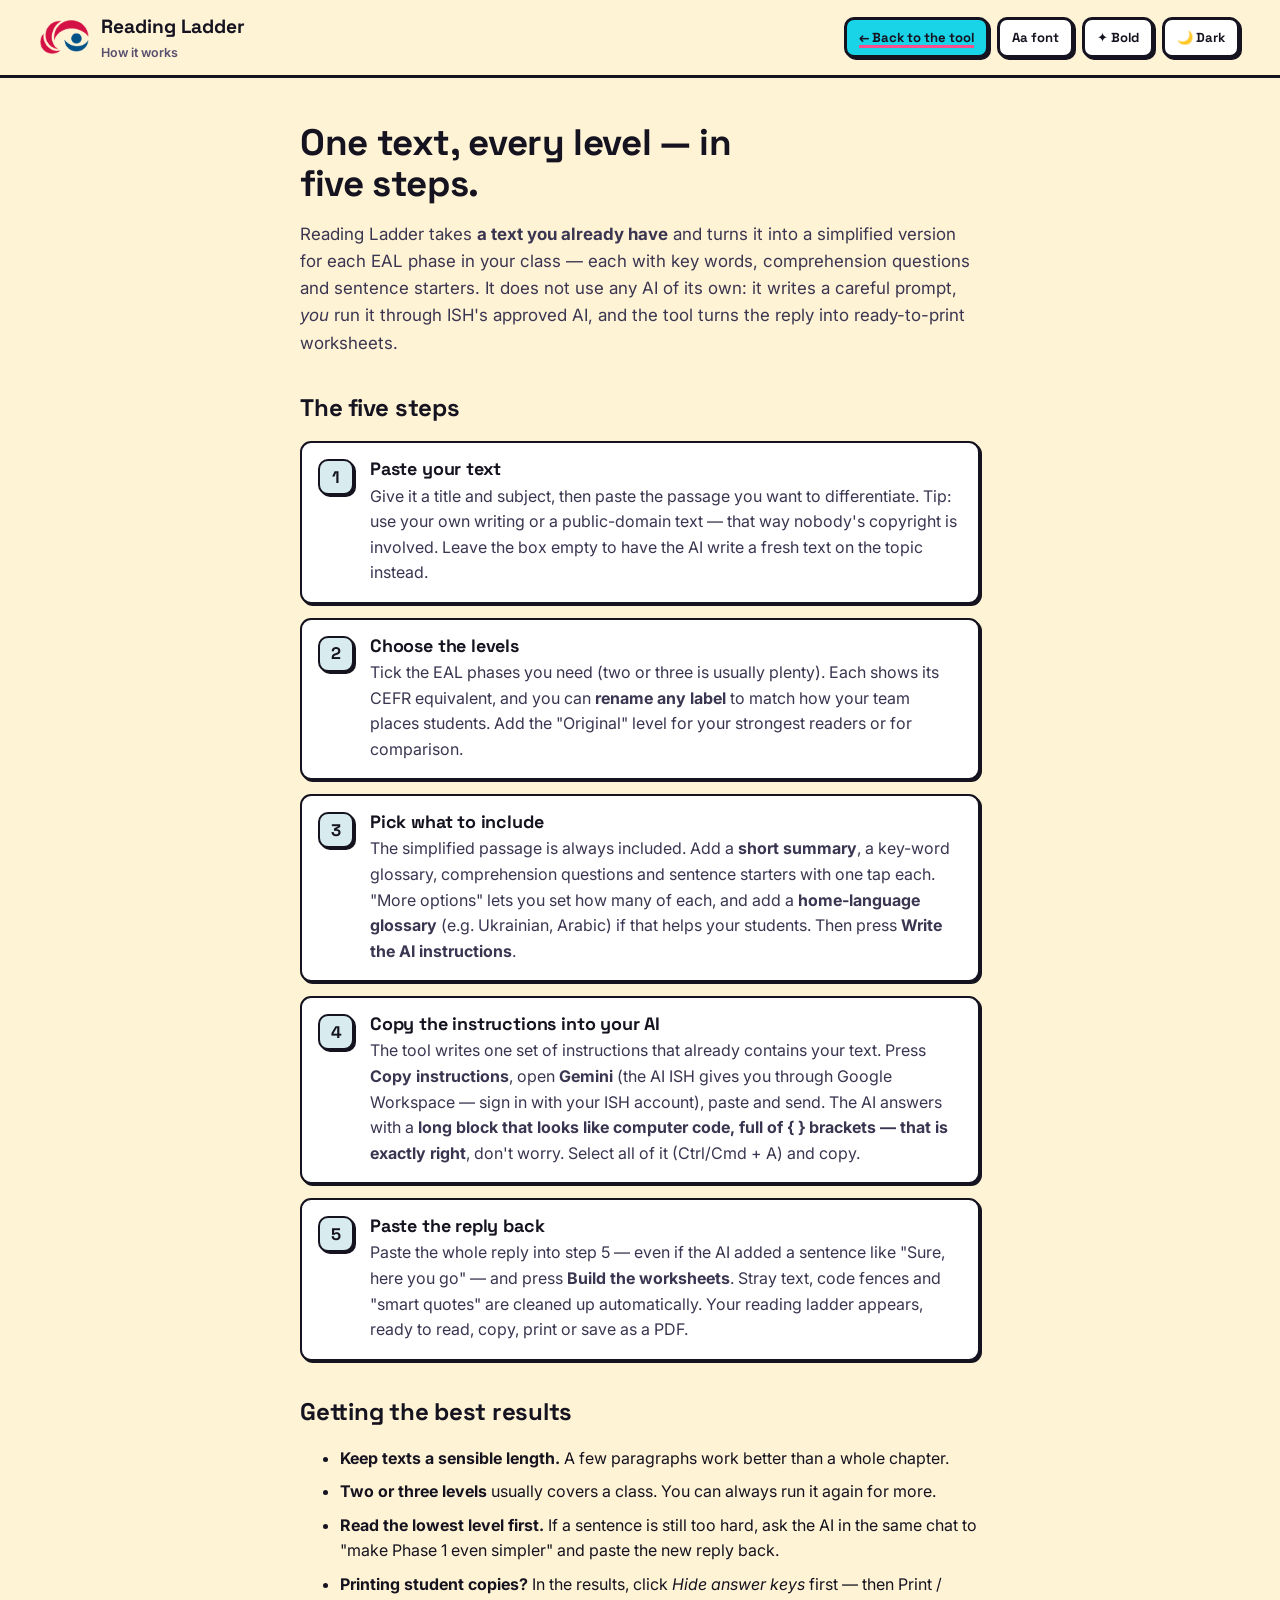
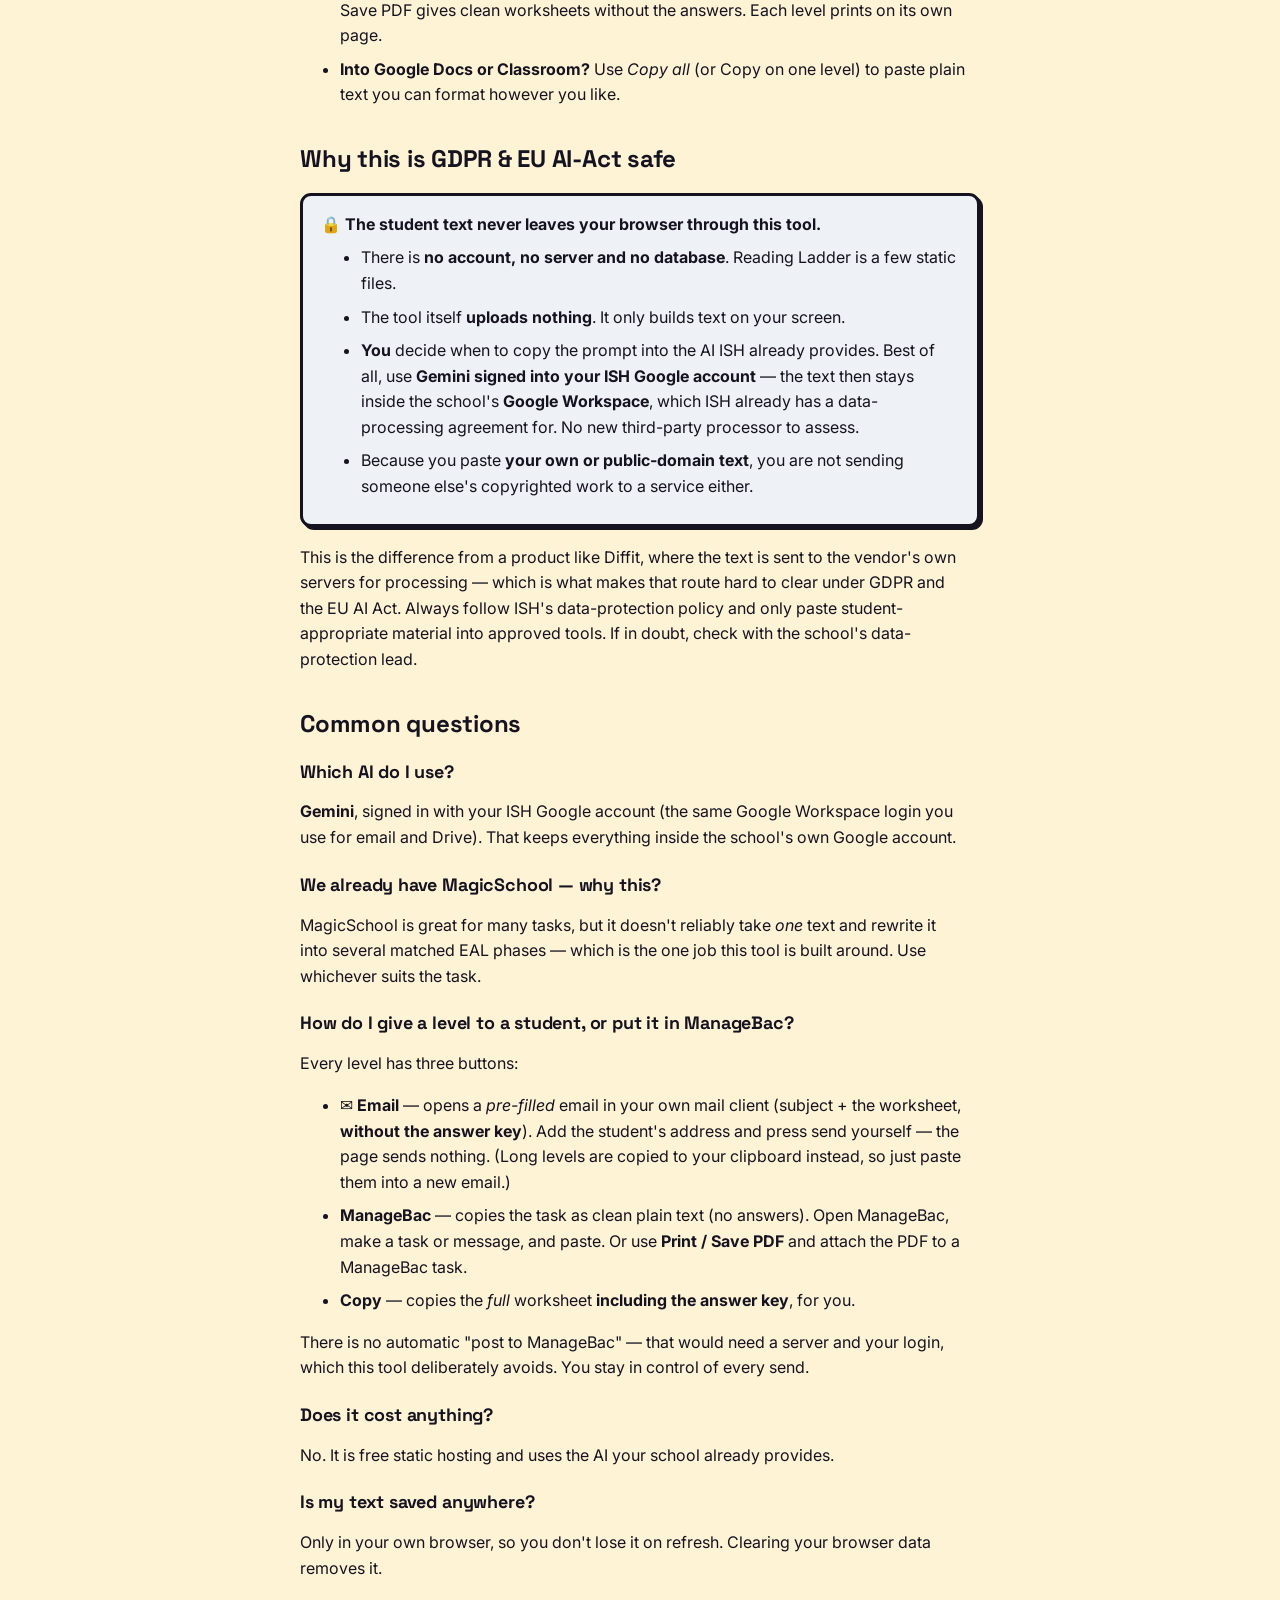
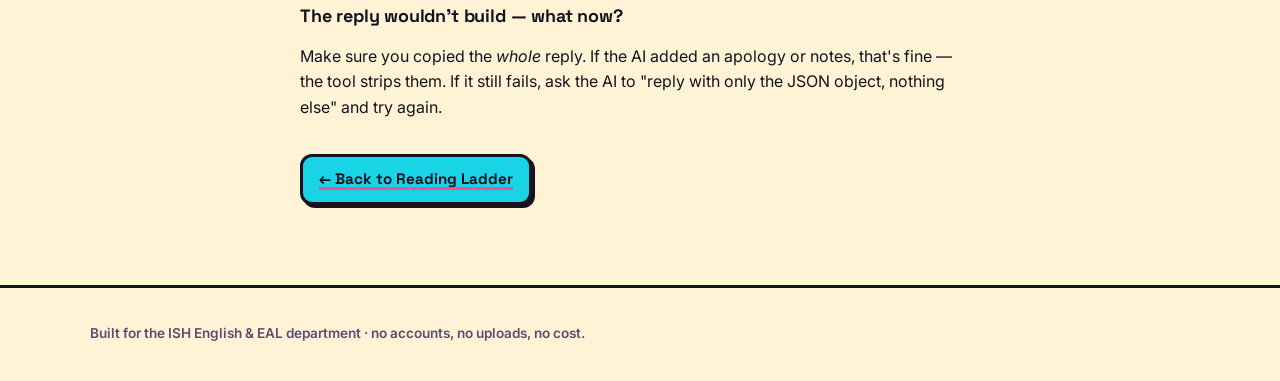
==== commit 0aa0f1bd: "Add per-level Email + Copy-for-ManageBac share buttons (answer-free) Each level card gets: ✉ Email (" ====
--- a/how-to.html
+++ b/how-to.html
@@ -128,6 +128,18 @@
     <h3>We already have MagicSchool — why this?</h3>
     <p>MagicSchool is great for many tasks, but it doesn't reliably take <em>one</em> text and rewrite it into
     several matched EAL phases — which is the one job this tool is built around. Use whichever suits the task.</p>
+    <h3>How do I give a level to a student, or put it in ManageBac?</h3>
+    <p>Every level has three buttons:</p>
+    <ul>
+      <li><strong>✉ Email</strong> — opens a <em>pre-filled</em> email in your own mail client (subject + the worksheet,
+        <strong>without the answer key</strong>). Add the student's address and press send yourself — the page sends
+        nothing. (Long levels are copied to your clipboard instead, so just paste them into a new email.)</li>
+      <li><strong>ManageBac</strong> — copies the task as clean plain text (no answers). Open ManageBac, make a task or
+        message, and paste. Or use <strong>Print / Save PDF</strong> and attach the PDF to a ManageBac task.</li>
+      <li><strong>Copy</strong> — copies the <em>full</em> worksheet <strong>including the answer key</strong>, for you.</li>
+    </ul>
+    <p>There is no automatic "post to ManageBac" — that would need a server and your login, which this tool deliberately
+    avoids. You stay in control of every send.</p>
     <h3>Does it cost anything?</h3>
     <p>No. It is free static hosting and uses the AI your school already provides.</p>
     <h3>Is my text saved anywhere?</h3>
--- a/styles.css
+++ b/styles.css
@@ -311,10 +311,10 @@
   border: var(--bd); border-radius: var(--radius); background: var(--paper);
   padding: clamp(16px, 2.4vw, 26px); box-shadow: var(--sh); break-inside: avoid;
 }
-.level__head { display: flex; align-items: flex-start; justify-content: space-between; gap: 12px; padding-bottom: 14px; margin-bottom: 16px; border-bottom: var(--bd2); }
+.level__head { display: flex; align-items: flex-start; justify-content: space-between; gap: 12px; flex-wrap: wrap; padding-bottom: 14px; margin-bottom: 16px; border-bottom: var(--bd2); }
 .level__phase { margin: 0 0 8px; font-size: 1.4rem; font-weight: 700; }
 .level__meta { display: flex; gap: 8px; flex-wrap: wrap; margin: 0; }
-.level__tools { flex: none; }
+.level__tools { display: flex; gap: 8px; flex-wrap: wrap; }
 
 /* the summary callout — short, so a tint is fine */
 .level__summary {
